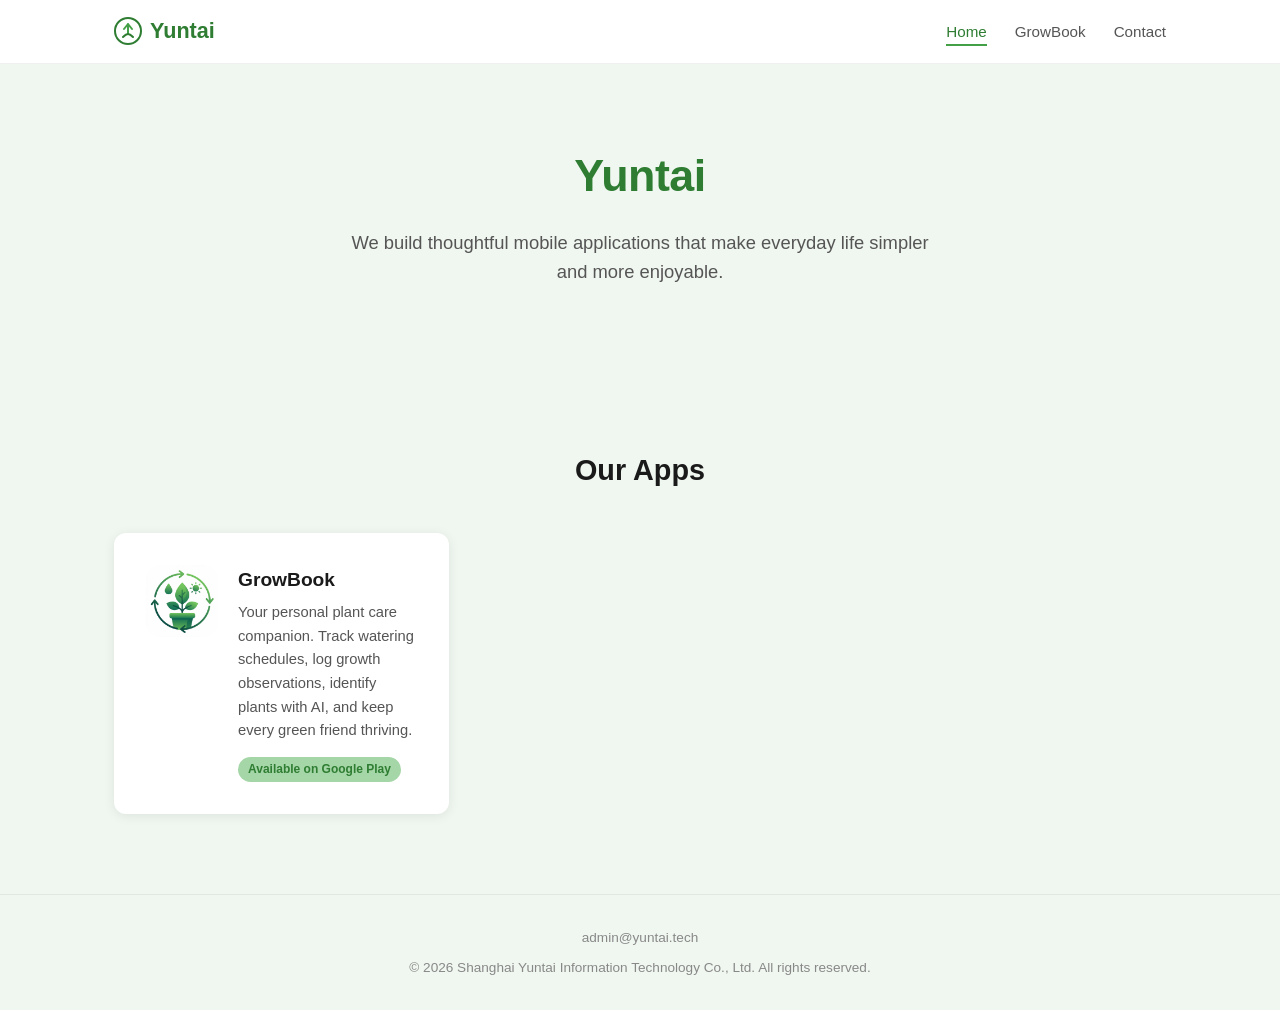
==== index.html @ a6f58e78 "first commit" ====
<!DOCTYPE html>
<html lang="en">
<head>
  <meta charset="UTF-8">
  <meta name="viewport" content="width=device-width, initial-scale=1.0">
  <title>Yuntai — Mobile Apps for Everyday Life</title>
  <meta name="description" content="Yuntai builds thoughtful mobile applications. Explore our apps designed to make everyday tasks simpler and more enjoyable.">
  <link rel="stylesheet" href="css/style.css">
  <link rel="icon" href="assets/images/growbook_icon.png" type="image/png">
</head>
<body>

<nav class="nav">
  <div class="container">
    <a href="index.html" class="nav-brand">
      <svg viewBox="0 0 28 28" fill="none"><circle cx="14" cy="14" r="13" stroke="#2E7D32" stroke-width="2"/><path d="M14 7v10M10 12l4-5 4 5" stroke="#43A047" stroke-width="2" stroke-linecap="round" stroke-linejoin="round"/><path d="M9 20c2-2 4-3 5-3s3 1 5 3" stroke="#2E7D32" stroke-width="2" stroke-linecap="round"/></svg>
      Yuntai
    </a>
    <button class="nav-toggle" aria-label="Menu">
      <span></span><span></span><span></span>
    </button>
    <ul class="nav-links">
      <li><a href="index.html" class="active">Home</a></li>
      <li><a href="growbook/index.html">GrowBook</a></li>
      <li><a href="mailto:admin@yuntai.tech">Contact</a></li>
    </ul>
  </div>
</nav>

<section class="hero">
  <div class="container">
    <h1>Yuntai</h1>
    <p>We build thoughtful mobile applications that make everyday life simpler and more enjoyable.</p>
  </div>
</section>

<section class="apps-section">
  <div class="container">
    <h2>Our Apps</h2>
    <div class="apps-grid">

      <a href="growbook/index.html" class="app-card fade-in">
        <img src="assets/images/growbook_icon.png" alt="GrowBook">
        <div>
          <h3>GrowBook</h3>
          <p>Your personal plant care companion. Track watering schedules, log growth observations, identify plants with AI, and keep every green friend thriving.</p>
          <span class="badge">Available on Google Play</span>
        </div>
      </a>

    </div>
  </div>
</section>

<footer class="footer">
  <div class="container">
    <div class="footer-links">
      <a href="mailto:admin@yuntai.tech">admin@yuntai.tech</a>
    </div>
    <p>&copy; 2026 Shanghai Yuntai Information Technology Co., Ltd. All rights reserved.</p>
  </div>
</footer>

<script src="js/main.js"></script>
</body>
</html>
---- css/style.css ----
:root {
  --primary: #43A047;
  --primary-dark: #2E7D32;
  --primary-light: #A5D6A7;
  --bg: #F0F7F0;
  --bg-white: #FFFFFF;
  --text: #1a1a1a;
  --text-light: #555;
  --text-muted: #888;
  --shadow: 0 2px 12px rgba(0,0,0,0.08);
  --shadow-hover: 0 6px 24px rgba(0,0,0,0.12);
  --radius: 12px;
  --max-width: 1100px;
  --nav-height: 64px;
}

* { margin: 0; padding: 0; box-sizing: border-box; }

html { scroll-behavior: smooth; }

body {
  font-family: -apple-system, BlinkMacSystemFont, "Segoe UI", Roboto, "Helvetica Neue", Arial, sans-serif;
  color: var(--text);
  background: var(--bg);
  line-height: 1.6;
  -webkit-font-smoothing: antialiased;
}

a { color: var(--primary-dark); text-decoration: none; transition: color 0.2s; }
a:hover { color: var(--primary); }

img { max-width: 100%; height: auto; }

.container { max-width: var(--max-width); margin: 0 auto; padding: 0 24px; }

/* ── Nav ── */
.nav {
  position: fixed; top: 0; left: 0; right: 0; z-index: 100;
  height: var(--nav-height);
  background: rgba(255,255,255,0.92);
  backdrop-filter: blur(12px);
  border-bottom: 1px solid rgba(0,0,0,0.06);
  transition: box-shadow 0.3s;
}
.nav.scrolled { box-shadow: 0 2px 16px rgba(0,0,0,0.08); }
.nav .container {
  display: flex; align-items: center; justify-content: space-between;
  height: 100%;
}
.nav-brand {
  font-size: 1.35rem; font-weight: 700; color: var(--primary-dark);
  display: flex; align-items: center; gap: 8px;
}
.nav-brand svg { width: 28px; height: 28px; }
.nav-links { display: flex; gap: 28px; list-style: none; }
.nav-links a {
  font-size: 0.95rem; font-weight: 500; color: var(--text-light);
  padding: 6px 0; position: relative;
}
.nav-links a:hover,
.nav-links a.active { color: var(--primary-dark); }
.nav-links a::after {
  content: ""; position: absolute; bottom: 0; left: 0; width: 0; height: 2px;
  background: var(--primary); transition: width 0.2s;
}
.nav-links a:hover::after,
.nav-links a.active::after { width: 100%; }

.nav-toggle { display: none; background: none; border: none; cursor: pointer; padding: 8px; }
.nav-toggle span {
  display: block; width: 22px; height: 2px; background: var(--text);
  margin: 5px 0; transition: 0.3s;
}

/* ── Hero ── */
.hero {
  padding: 140px 0 80px;
  text-align: center;
}
.hero h1 {
  font-size: 2.8rem; font-weight: 800; color: var(--primary-dark);
  margin-bottom: 16px; letter-spacing: -0.5px;
}
.hero p {
  font-size: 1.15rem; color: var(--text-light);
  max-width: 600px; margin: 0 auto 40px;
}

/* ── App Cards (main page) ── */
.apps-section { padding: 40px 0 80px; }
.apps-section h2 {
  text-align: center; font-size: 1.8rem; font-weight: 700;
  margin-bottom: 40px; color: var(--text);
}
.apps-grid {
  display: grid; grid-template-columns: repeat(auto-fill, minmax(320px, 1fr));
  gap: 24px;
}
.app-card {
  background: var(--bg-white); border-radius: var(--radius);
  padding: 32px; box-shadow: var(--shadow);
  display: flex; align-items: flex-start; gap: 20px;
  transition: transform 0.2s, box-shadow 0.2s;
  text-decoration: none; color: inherit;
}
.app-card:hover {
  transform: translateY(-4px); box-shadow: var(--shadow-hover); color: inherit;
}
.app-card img {
  width: 72px; height: 72px; border-radius: 16px;
  flex-shrink: 0;
}
.app-card h3 { font-size: 1.2rem; margin-bottom: 6px; }
.app-card p { font-size: 0.92rem; color: var(--text-light); margin-bottom: 12px; }
.app-card .badge {
  display: inline-block; font-size: 0.75rem; font-weight: 600;
  padding: 3px 10px; border-radius: 20px;
  background: var(--primary-light); color: var(--primary-dark);
}

/* ── App Detail Hero ── */
.app-hero {
  padding: 140px 0 60px;
  text-align: center;
}
.app-hero img {
  width: 120px; height: 120px; border-radius: 28px;
  box-shadow: 0 4px 20px rgba(67,160,71,0.25);
  margin-bottom: 24px;
}
.app-hero h1 {
  font-size: 2.4rem; font-weight: 800; color: var(--primary-dark);
  margin-bottom: 12px;
}
.app-hero .tagline {
  font-size: 1.15rem; color: var(--text-light);
  max-width: 500px; margin: 0 auto 32px;
}
.btn {
  display: inline-flex; align-items: center; gap: 8px;
  padding: 14px 32px; border-radius: 50px;
  font-size: 1rem; font-weight: 600;
  transition: transform 0.2s, box-shadow 0.2s;
  border: none; cursor: pointer;
}
.btn-primary {
  background: var(--primary); color: #fff;
  box-shadow: 0 4px 16px rgba(67,160,71,0.3);
}
.btn-primary:hover {
  transform: translateY(-2px); color: #fff;
  box-shadow: 0 6px 24px rgba(67,160,71,0.4);
}
.btn svg { width: 20px; height: 20px; }

/* ── Features ── */
.features { padding: 60px 0; }
.features h2 {
  text-align: center; font-size: 1.8rem; font-weight: 700;
  margin-bottom: 12px;
}
.features .subtitle {
  text-align: center; color: var(--text-light);
  margin-bottom: 48px; font-size: 1rem;
}
.features-grid {
  display: grid; grid-template-columns: repeat(3, 1fr);
  gap: 24px;
}
.feature-card {
  background: var(--bg-white); border-radius: var(--radius);
  padding: 28px; box-shadow: var(--shadow);
  text-align: center; transition: transform 0.2s;
}
.feature-card:hover { transform: translateY(-3px); }
.feature-icon {
  width: 56px; height: 56px; border-radius: 14px;
  display: inline-flex; align-items: center; justify-content: center;
  margin-bottom: 16px; font-size: 1.6rem;
}
.feature-card h3 { font-size: 1.05rem; margin-bottom: 8px; }
.feature-card p { font-size: 0.88rem; color: var(--text-light); }

/* ── Premium ── */
.premium {
  padding: 60px 0;
  background: linear-gradient(135deg, var(--primary-dark) 0%, var(--primary) 100%);
  color: #fff; margin: 40px 0;
  border-radius: var(--radius);
}
.premium h2 { text-align: center; font-size: 1.8rem; margin-bottom: 12px; }
.premium .subtitle { text-align: center; opacity: 0.85; margin-bottom: 48px; }
.premium-grid {
  display: grid; grid-template-columns: repeat(auto-fill, minmax(220px, 1fr));
  gap: 20px;
}
.premium-item {
  background: rgba(255,255,255,0.12); border-radius: 10px;
  padding: 24px; backdrop-filter: blur(4px);
  border: 1px solid rgba(255,255,255,0.15);
}
.premium-item h3 { font-size: 1rem; margin-bottom: 6px; }
.premium-item p { font-size: 0.85rem; opacity: 0.8; }

/* ── Languages ── */
.languages { padding: 60px 0; text-align: center; }
.languages h2 { font-size: 1.8rem; margin-bottom: 32px; }
.lang-tags { display: flex; flex-wrap: wrap; justify-content: center; gap: 10px; }
.lang-tag {
  padding: 8px 18px; border-radius: 20px;
  background: var(--bg-white); box-shadow: var(--shadow);
  font-size: 0.88rem; font-weight: 500; color: var(--text);
}

/* ── CTA ── */
.cta {
  padding: 80px 0; text-align: center;
}
.cta h2 { font-size: 1.8rem; margin-bottom: 16px; }
.cta p { color: var(--text-light); margin-bottom: 32px; }
.cta-links { margin-top: 20px; }
.cta-links a { font-size: 0.9rem; color: var(--text-muted); margin: 0 12px; }
.cta-links a:hover { color: var(--primary); }

/* ── Footer ── */
.footer {
  padding: 32px 0; border-top: 1px solid rgba(0,0,0,0.06);
  text-align: center; font-size: 0.85rem; color: var(--text-muted);
}
.footer a { color: var(--text-muted); }
.footer a:hover { color: var(--primary); }
.footer-links { margin-bottom: 8px; }
.footer-links a { margin: 0 12px; }

/* ── Privacy page ── */
.page-content {
  padding: 120px 0 80px;
  max-width: 780px; margin: 0 auto;
}
.page-content h1 {
  font-size: 2rem; font-weight: 700; margin-bottom: 8px;
  color: var(--primary-dark);
}
.page-content .last-updated {
  color: var(--text-muted); font-size: 0.9rem; margin-bottom: 40px;
}
.page-content h2 {
  font-size: 1.3rem; font-weight: 600; margin: 32px 0 12px;
  color: var(--text);
}
.page-content p,
.page-content ul {
  color: var(--text-light); margin-bottom: 16px;
}
.page-content ul { padding-left: 24px; }
.page-content li { margin-bottom: 6px; }

/* ── Animations ── */
.fade-in {
  opacity: 0; transform: translateY(20px);
  transition: opacity 0.6s ease, transform 0.6s ease;
}
.fade-in.visible { opacity: 1; transform: translateY(0); }

/* ── Responsive ── */
@media (max-width: 768px) {
  .hero h1 { font-size: 2rem; }
  .app-hero h1 { font-size: 1.8rem; }
  .features-grid { grid-template-columns: 1fr; }
  .premium-grid { grid-template-columns: 1fr 1fr; }

  .nav-links {
    display: none; position: absolute; top: var(--nav-height);
    left: 0; right: 0; background: #fff;
    flex-direction: column; padding: 16px 24px; gap: 8px;
    box-shadow: 0 8px 24px rgba(0,0,0,0.08);
  }
  .nav-links.open { display: flex; }
  .nav-toggle { display: block; }
}

@media (max-width: 480px) {
  .hero h1 { font-size: 1.6rem; }
  .hero { padding: 120px 0 60px; }
  .apps-grid { grid-template-columns: 1fr; }
  .premium-grid { grid-template-columns: 1fr; }
  .app-card { padding: 24px; }
}
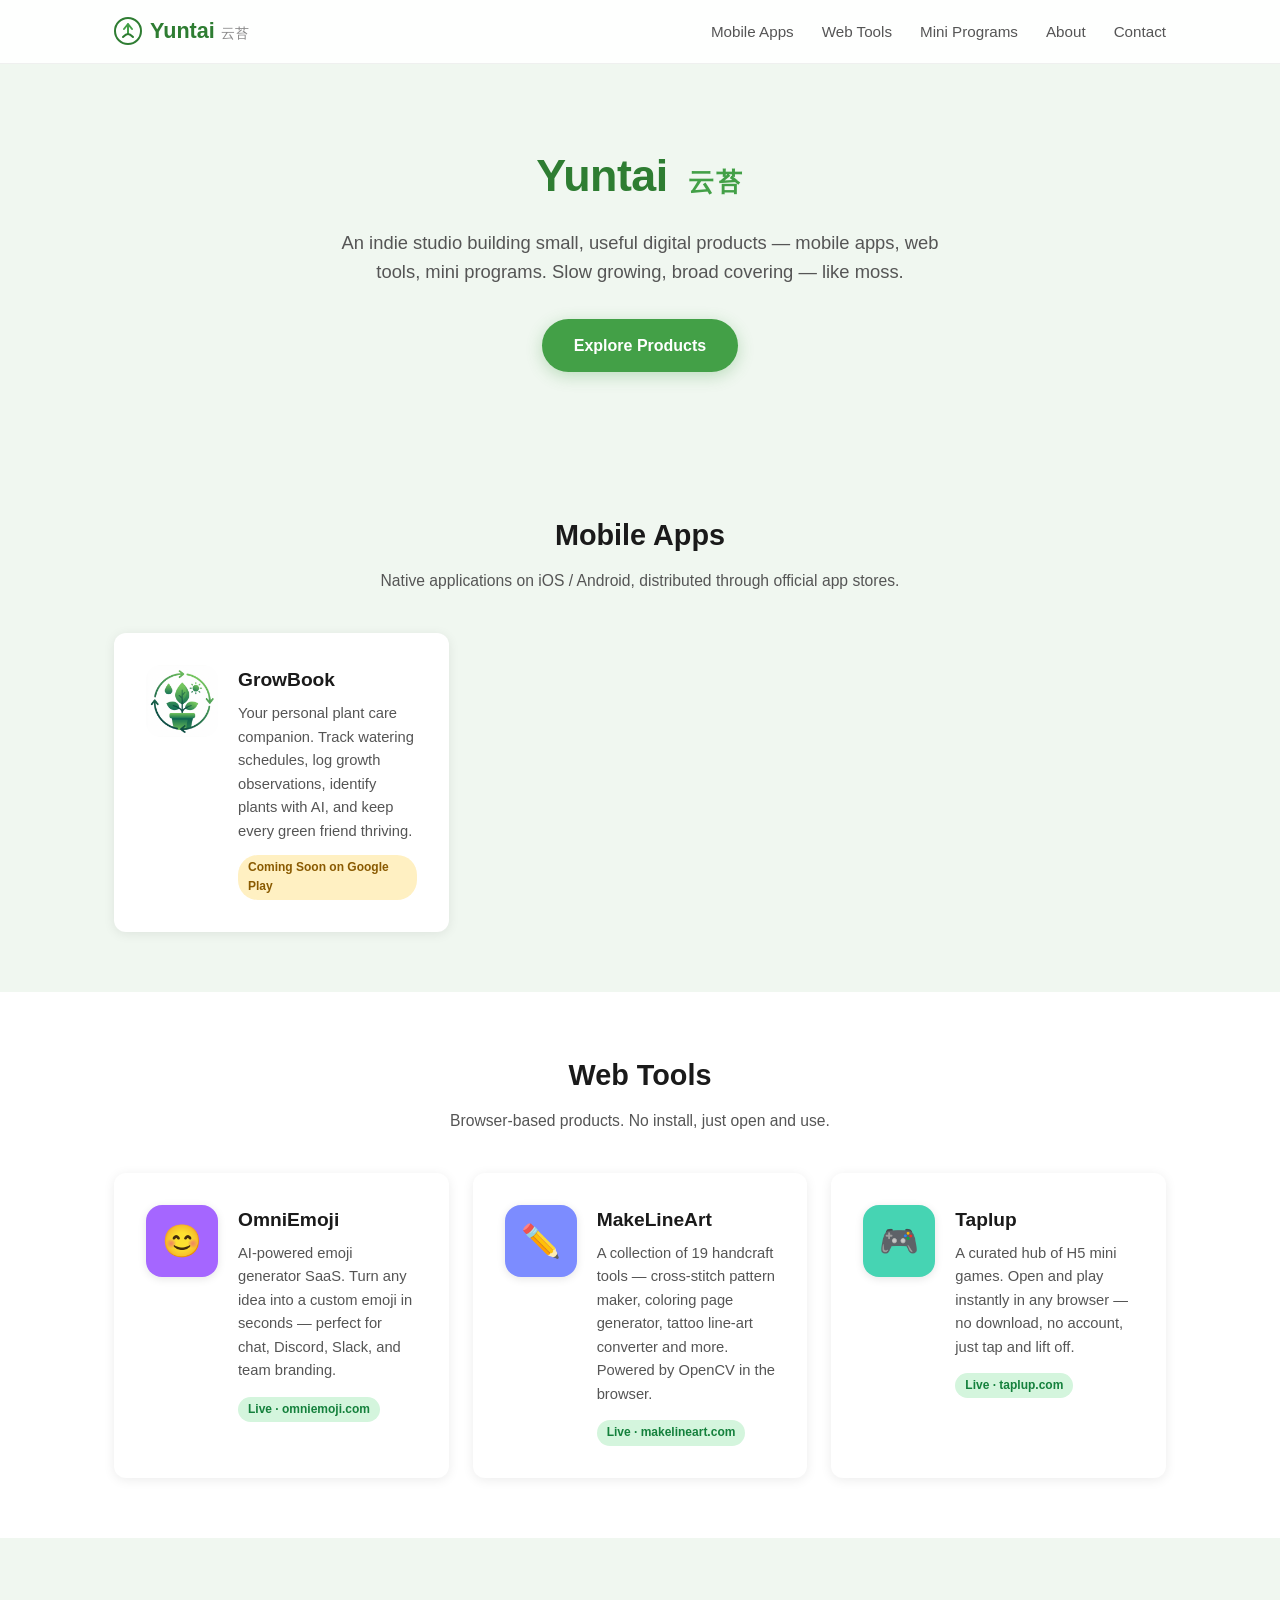
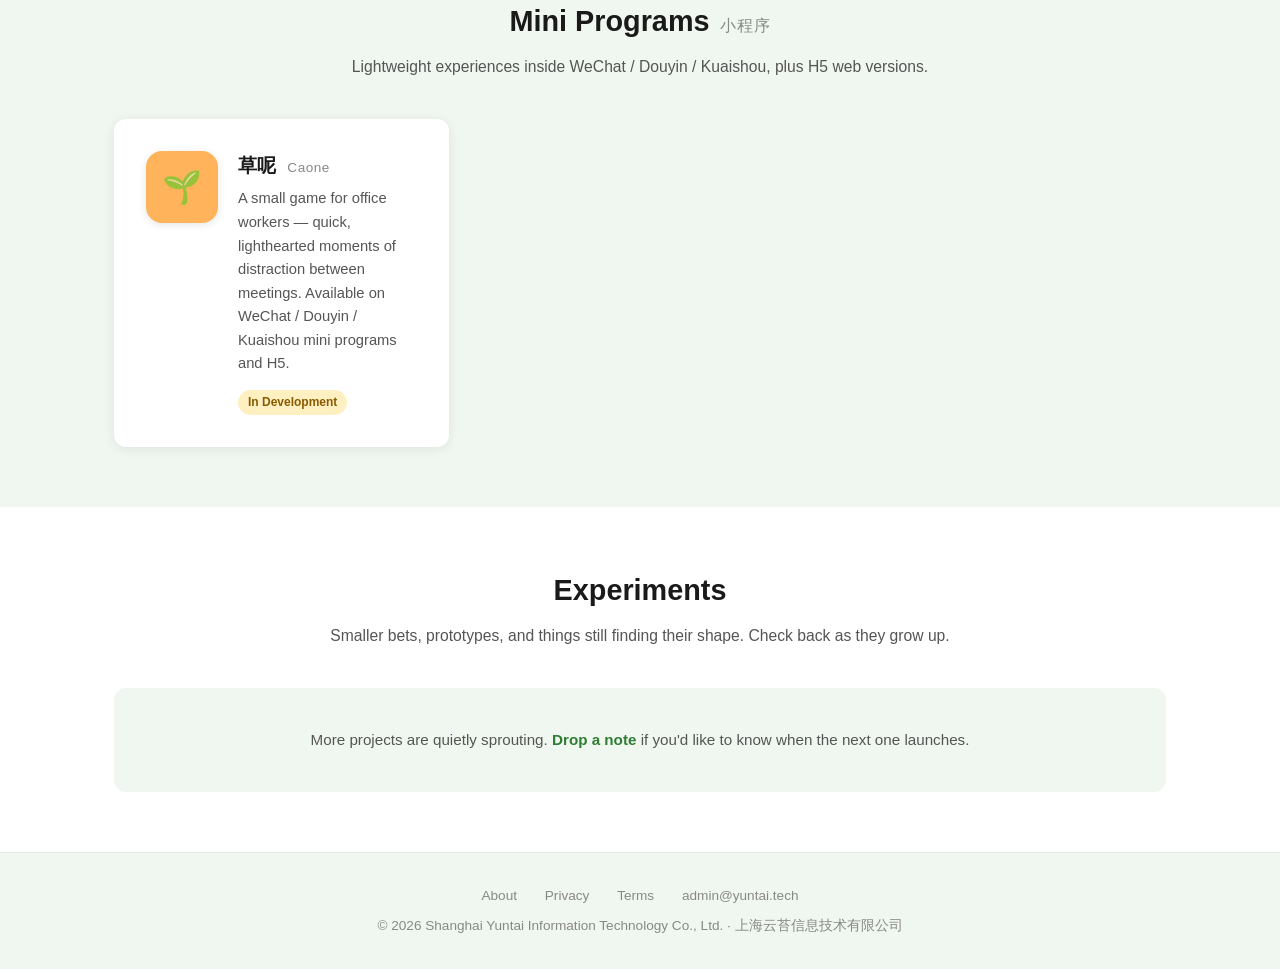
==== commit b9f1f2cc: "update" ====
--- a/index.html
+++ b/index.html
@@ -3,8 +3,27 @@
 <head>
   <meta charset="UTF-8">
   <meta name="viewport" content="width=device-width, initial-scale=1.0">
-  <title>Yuntai — Mobile Apps for Everyday Life</title>
-  <meta name="description" content="Yuntai builds thoughtful mobile applications. Explore our apps designed to make everyday tasks simpler and more enjoyable.">
+  <title>Yuntai 云苔 — Tiny digital products for everyday life</title>
+  <meta name="description" content="Yuntai (云苔) is an indie studio building mobile apps, web tools, and mini programs that quietly make everyday life simpler. Shanghai Yuntai Information Technology Co., Ltd.">
+
+  <!-- Open Graph -->
+  <meta property="og:type" content="website">
+  <meta property="og:url" content="https://yuntai.tech/">
+  <meta property="og:title" content="Yuntai 云苔 — Tiny digital products for everyday life">
+  <meta property="og:description" content="Indie studio building mobile apps, web tools, and mini programs. Slow growing, broad covering — like moss.">
+  <meta property="og:image" content="https://yuntai.tech/assets/images/og-image.png">
+  <meta property="og:site_name" content="Yuntai">
+
+  <!-- Twitter Card -->
+  <meta name="twitter:card" content="summary_large_image">
+  <meta name="twitter:title" content="Yuntai 云苔 — Tiny digital products for everyday life">
+  <meta name="twitter:description" content="Indie studio building mobile apps, web tools, and mini programs.">
+  <meta name="twitter:image" content="https://yuntai.tech/assets/images/og-image.png">
+
+  <!-- Pinterest Domain Claim (paste verification token here after Pinterest gives it) -->
+  <!-- <meta name="p:domain_verify" content="YOUR_PINTEREST_TOKEN_HERE"/> -->
+
+  <link rel="canonical" href="https://yuntai.tech/">
   <link rel="stylesheet" href="css/style.css">
   <link rel="icon" href="assets/images/growbook_icon.png" type="image/png">
 </head>
@@ -14,14 +33,16 @@
   <div class="container">
     <a href="index.html" class="nav-brand">
       <svg viewBox="0 0 28 28" fill="none"><circle cx="14" cy="14" r="13" stroke="#2E7D32" stroke-width="2"/><path d="M14 7v10M10 12l4-5 4 5" stroke="#43A047" stroke-width="2" stroke-linecap="round" stroke-linejoin="round"/><path d="M9 20c2-2 4-3 5-3s3 1 5 3" stroke="#2E7D32" stroke-width="2" stroke-linecap="round"/></svg>
-      Yuntai
+      <span class="brand-text">Yuntai<span class="brand-zh">云苔</span></span>
     </a>
     <button class="nav-toggle" aria-label="Menu">
       <span></span><span></span><span></span>
     </button>
     <ul class="nav-links">
-      <li><a href="index.html" class="active">Home</a></li>
-      <li><a href="growbook/index.html">GrowBook</a></li>
+      <li><a href="#mobile-apps">Mobile Apps</a></li>
+      <li><a href="#web-tools">Web Tools</a></li>
+      <li><a href="#mini-programs">Mini Programs</a></li>
+      <li><a href="about.html">About</a></li>
       <li><a href="mailto:admin@yuntai.tech">Contact</a></li>
     </ul>
   </div>
@@ -29,14 +50,21 @@
 
 <section class="hero">
   <div class="container">
-    <h1>Yuntai</h1>
-    <p>We build thoughtful mobile applications that make everyday life simpler and more enjoyable.</p>
+    <h1>Yuntai <span class="hero-zh">云苔</span></h1>
+    <p class="hero-tagline">An indie studio building small, useful digital products — mobile apps, web tools, mini programs. Slow growing, broad covering — like moss.</p>
+    <div class="hero-meta">
+      <a href="#mobile-apps" class="btn btn-primary">Explore Products</a>
+    </div>
   </div>
 </section>
 
-<section class="apps-section">
+<!-- ────────── Mobile Apps ────────── -->
+<section id="mobile-apps" class="category-section">
   <div class="container">
-    <h2>Our Apps</h2>
+    <div class="section-head">
+      <h2>Mobile Apps</h2>
+      <p class="section-desc">Native applications on iOS / Android, distributed through official app stores.</p>
+    </div>
     <div class="apps-grid">
 
       <a href="growbook/index.html" class="app-card fade-in">
@@ -44,7 +72,7 @@
         <div>
           <h3>GrowBook</h3>
           <p>Your personal plant care companion. Track watering schedules, log growth observations, identify plants with AI, and keep every green friend thriving.</p>
-          <span class="badge">Available on Google Play</span>
+          <span class="badge badge-soon">Coming Soon on Google Play</span>
         </div>
       </a>
 
@@ -52,12 +80,90 @@
   </div>
 </section>
 
+<!-- ────────── Web Tools ────────── -->
+<section id="web-tools" class="category-section alt">
+  <div class="container">
+    <div class="section-head">
+      <h2>Web Tools</h2>
+      <p class="section-desc">Browser-based products. No install, just open and use.</p>
+    </div>
+    <div class="apps-grid">
+
+      <a href="https://omniemoji.com" target="_blank" rel="noopener" class="app-card fade-in">
+        <div class="app-icon-text" style="--icon-bg:#a566ff;">😊</div>
+        <div>
+          <h3>OmniEmoji</h3>
+          <p>AI-powered emoji generator SaaS. Turn any idea into a custom emoji in seconds — perfect for chat, Discord, Slack, and team branding.</p>
+          <span class="badge badge-live">Live · omniemoji.com</span>
+        </div>
+      </a>
+
+      <a href="https://makelineart.com" target="_blank" rel="noopener" class="app-card fade-in">
+        <div class="app-icon-text" style="--icon-bg:#7c8cff;">✏️</div>
+        <div>
+          <h3>MakeLineArt</h3>
+          <p>A collection of 19 handcraft tools — cross-stitch pattern maker, coloring page generator, tattoo line-art converter and more. Powered by OpenCV in the browser.</p>
+          <span class="badge badge-live">Live · makelineart.com</span>
+        </div>
+      </a>
+
+      <a href="https://taplup.com" target="_blank" rel="noopener" class="app-card fade-in">
+        <div class="app-icon-text" style="--icon-bg:#46d4b3;">🎮</div>
+        <div>
+          <h3>Taplup</h3>
+          <p>A curated hub of H5 mini games. Open and play instantly in any browser — no download, no account, just tap and lift off.</p>
+          <span class="badge badge-live">Live · taplup.com</span>
+        </div>
+      </a>
+
+    </div>
+  </div>
+</section>
+
+<!-- ────────── Mini Programs ────────── -->
+<section id="mini-programs" class="category-section">
+  <div class="container">
+    <div class="section-head">
+      <h2>Mini Programs <span class="section-zh">小程序</span></h2>
+      <p class="section-desc">Lightweight experiences inside WeChat / Douyin / Kuaishou, plus H5 web versions.</p>
+    </div>
+    <div class="apps-grid">
+
+      <div class="app-card fade-in app-card-static">
+        <div class="app-icon-text" style="--icon-bg:#ffb45b;">🌱</div>
+        <div>
+          <h3>草呢 <span class="title-en">Caone</span></h3>
+          <p>A small game for office workers — quick, lighthearted moments of distraction between meetings. Available on WeChat / Douyin / Kuaishou mini programs and H5.</p>
+          <span class="badge badge-soon">In Development</span>
+        </div>
+      </div>
+
+    </div>
+  </div>
+</section>
+
+<!-- ────────── Experiments ────────── -->
+<section id="experiments" class="category-section alt">
+  <div class="container">
+    <div class="section-head">
+      <h2>Experiments</h2>
+      <p class="section-desc">Smaller bets, prototypes, and things still finding their shape. Check back as they grow up.</p>
+    </div>
+    <div class="empty-state">
+      <p>More projects are quietly sprouting. <a href="mailto:admin@yuntai.tech">Drop a note</a> if you'd like to know when the next one launches.</p>
+    </div>
+  </div>
+</section>
+
 <footer class="footer">
   <div class="container">
     <div class="footer-links">
+      <a href="about.html">About</a>
+      <a href="privacy.html">Privacy</a>
+      <a href="terms.html">Terms</a>
       <a href="mailto:admin@yuntai.tech">admin@yuntai.tech</a>
     </div>
-    <p>&copy; 2026 Shanghai Yuntai Information Technology Co., Ltd. All rights reserved.</p>
+    <p>&copy; 2026 Shanghai Yuntai Information Technology Co., Ltd. · 上海云苔信息技术有限公司</p>
   </div>
 </footer>
 
--- a/css/style.css
+++ b/css/style.css
@@ -52,6 +52,11 @@
   display: flex; align-items: center; gap: 8px;
 }
 .nav-brand svg { width: 28px; height: 28px; }
+.brand-text { display: inline-flex; align-items: baseline; gap: 6px; }
+.brand-zh {
+  font-size: 0.85rem; font-weight: 500; color: var(--text-muted);
+  letter-spacing: 0.5px;
+}
 .nav-links { display: flex; gap: 28px; list-style: none; }
 .nav-links a {
   font-size: 0.95rem; font-weight: 500; color: var(--text-light);
@@ -81,10 +86,40 @@
   font-size: 2.8rem; font-weight: 800; color: var(--primary-dark);
   margin-bottom: 16px; letter-spacing: -0.5px;
 }
-.hero p {
+.hero p,
+.hero .hero-tagline {
   font-size: 1.15rem; color: var(--text-light);
-  max-width: 600px; margin: 0 auto 40px;
-}
+  max-width: 640px; margin: 0 auto 32px;
+}
+.hero-zh {
+  font-size: 1.6rem; font-weight: 600; color: var(--primary);
+  margin-left: 8px; letter-spacing: 2px;
+}
+.hero-meta { margin-top: 8px; }
+
+/* ── Category Sections ── */
+.category-section { padding: 60px 0; }
+.category-section.alt { background: var(--bg-white); }
+.section-head {
+  text-align: center; max-width: 640px; margin: 0 auto 40px;
+}
+.section-head h2 {
+  font-size: 1.8rem; font-weight: 700; margin-bottom: 10px; color: var(--text);
+  display: inline-flex; align-items: baseline; gap: 10px; justify-content: center;
+}
+.section-zh {
+  font-size: 1rem; font-weight: 500; color: var(--text-muted);
+  letter-spacing: 1px;
+}
+.section-desc {
+  font-size: 0.98rem; color: var(--text-light); margin: 0;
+}
+.empty-state {
+  text-align: center; padding: 40px 24px;
+  background: var(--bg); border-radius: var(--radius);
+  color: var(--text-light); font-size: 0.95rem;
+}
+.empty-state a { font-weight: 600; }
 
 /* ── App Cards (main page) ── */
 .apps-section { padding: 40px 0 80px; }
@@ -110,13 +145,29 @@
   width: 72px; height: 72px; border-radius: 16px;
   flex-shrink: 0;
 }
+.app-card.app-card-static { cursor: default; }
+.app-card.app-card-static:hover { transform: none; box-shadow: var(--shadow); }
+.app-icon-text {
+  width: 72px; height: 72px; border-radius: 16px;
+  background: var(--icon-bg, var(--primary));
+  flex-shrink: 0;
+  display: flex; align-items: center; justify-content: center;
+  font-size: 2rem; line-height: 1;
+  box-shadow: 0 2px 8px rgba(0,0,0,0.1);
+}
 .app-card h3 { font-size: 1.2rem; margin-bottom: 6px; }
+.app-card h3 .title-en {
+  font-size: 0.85rem; font-weight: 500; color: var(--text-muted);
+  margin-left: 6px; letter-spacing: 0.5px;
+}
 .app-card p { font-size: 0.92rem; color: var(--text-light); margin-bottom: 12px; }
 .app-card .badge {
   display: inline-block; font-size: 0.75rem; font-weight: 600;
   padding: 3px 10px; border-radius: 20px;
   background: var(--primary-light); color: var(--primary-dark);
 }
+.badge.badge-live { background: #d4f5dd; color: #14803c; }
+.badge.badge-soon { background: #fff0c2; color: #8a5a00; }
 
 /* ── App Detail Hero ── */
 .app-hero {
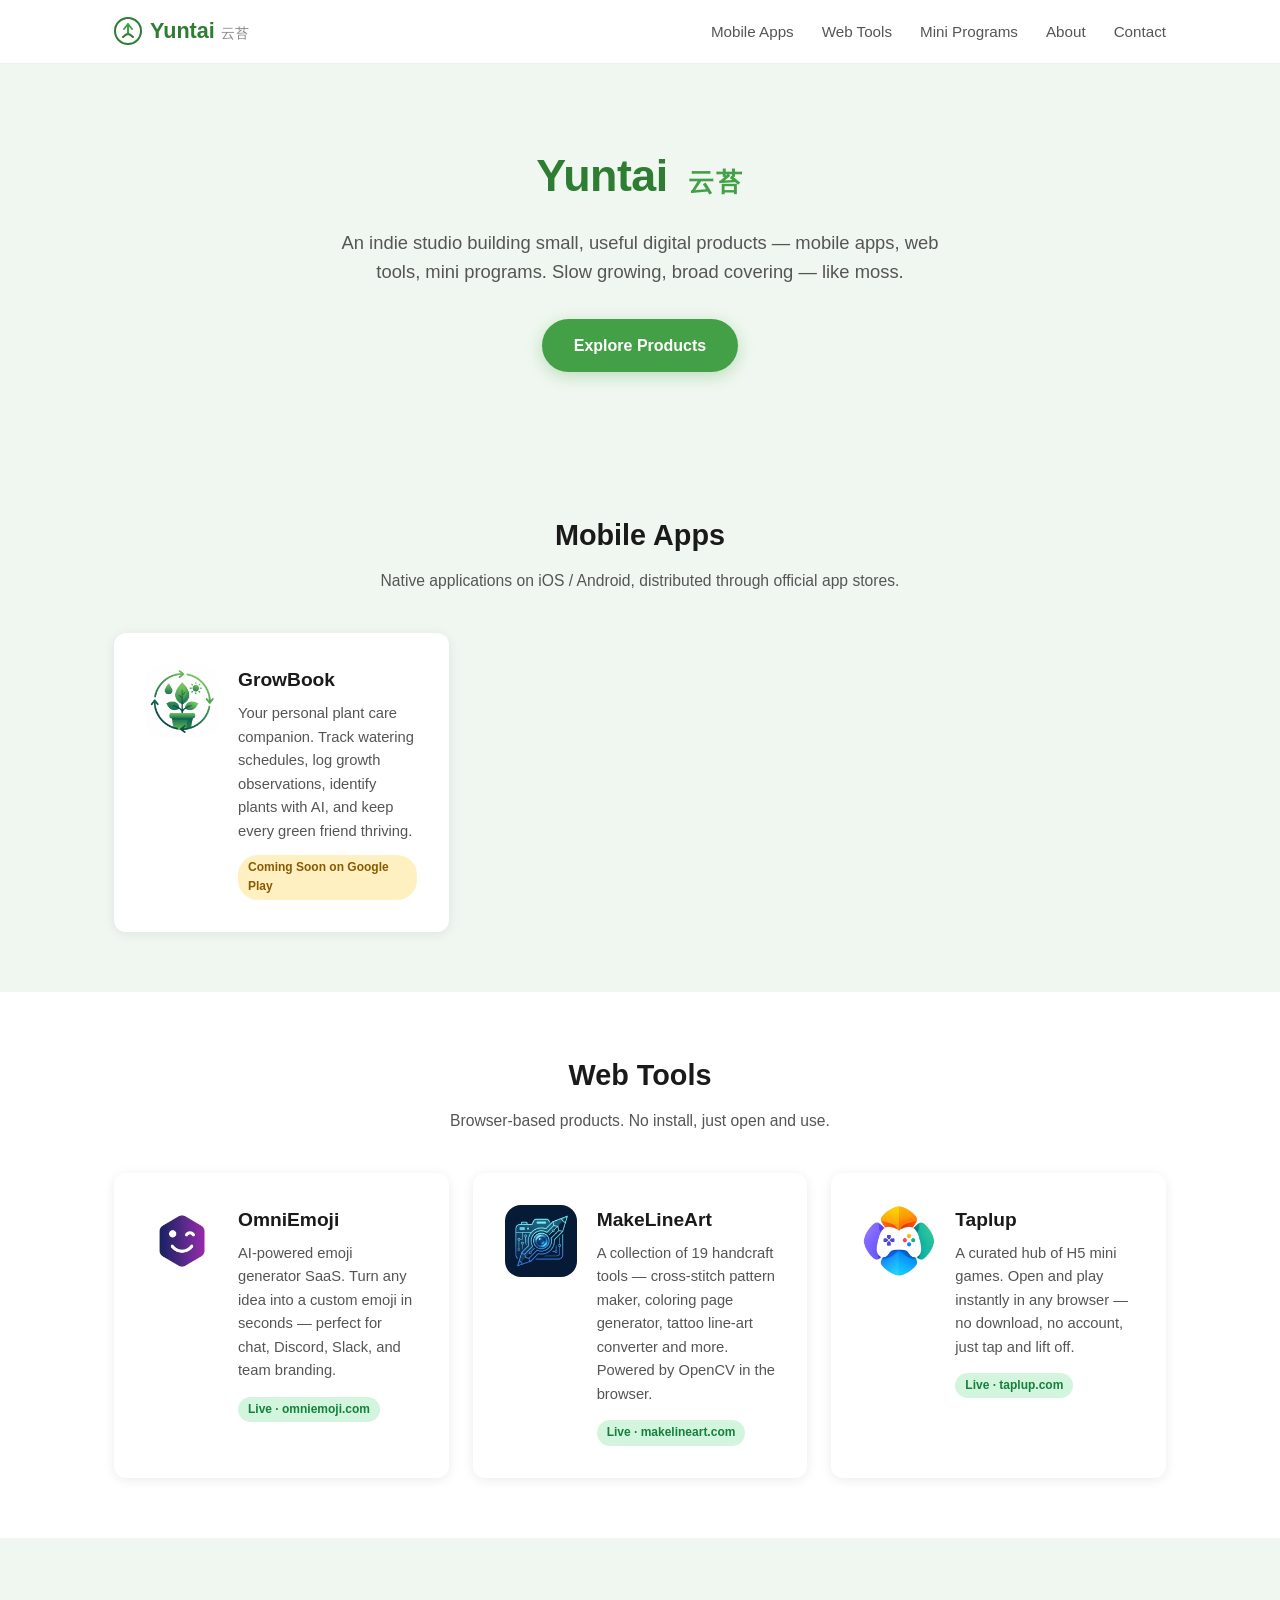
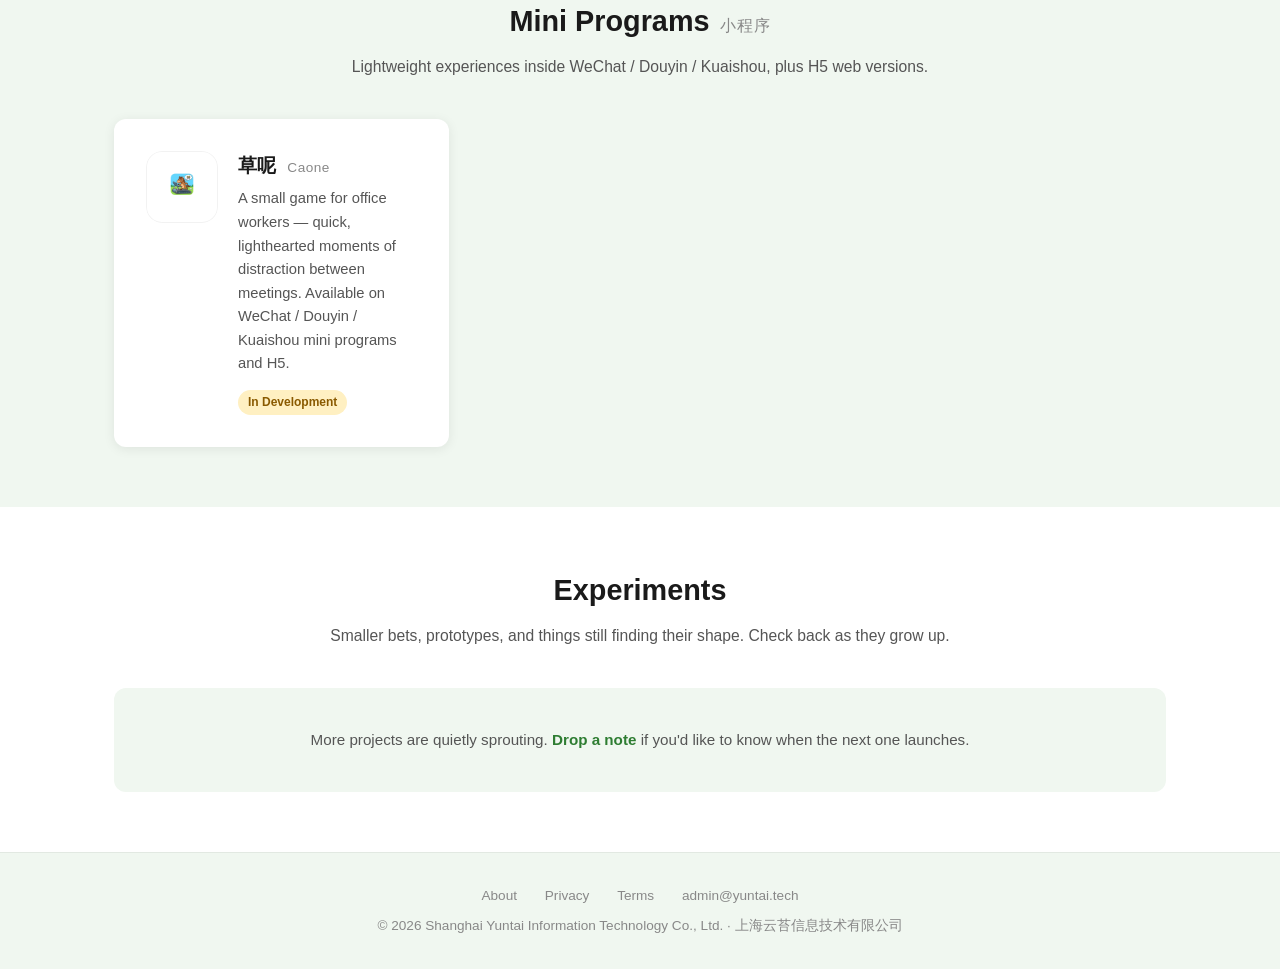
==== commit 92fc4550: "udpate" ====
--- a/index.html
+++ b/index.html
@@ -20,8 +20,8 @@
   <meta name="twitter:description" content="Indie studio building mobile apps, web tools, and mini programs.">
   <meta name="twitter:image" content="https://yuntai.tech/assets/images/og-image.png">
 
-  <!-- Pinterest Domain Claim (paste verification token here after Pinterest gives it) -->
-  <!-- <meta name="p:domain_verify" content="YOUR_PINTEREST_TOKEN_HERE"/> -->
+  <!-- Pinterest Domain Claim -->
+  <meta name="p:domain_verify" content="89fad78abab264483515e409994a633a"/>
 
   <link rel="canonical" href="https://yuntai.tech/">
   <link rel="stylesheet" href="css/style.css">
@@ -90,7 +90,7 @@
     <div class="apps-grid">
 
       <a href="https://omniemoji.com" target="_blank" rel="noopener" class="app-card fade-in">
-        <div class="app-icon-text" style="--icon-bg:#a566ff;">😊</div>
+        <img src="assets/images/omniemoji_icon.png" alt="OmniEmoji">
         <div>
           <h3>OmniEmoji</h3>
           <p>AI-powered emoji generator SaaS. Turn any idea into a custom emoji in seconds — perfect for chat, Discord, Slack, and team branding.</p>
@@ -99,7 +99,7 @@
       </a>
 
       <a href="https://makelineart.com" target="_blank" rel="noopener" class="app-card fade-in">
-        <div class="app-icon-text" style="--icon-bg:#7c8cff;">✏️</div>
+        <img src="assets/images/makelineart_icon.png" alt="MakeLineArt">
         <div>
           <h3>MakeLineArt</h3>
           <p>A collection of 19 handcraft tools — cross-stitch pattern maker, coloring page generator, tattoo line-art converter and more. Powered by OpenCV in the browser.</p>
@@ -108,7 +108,7 @@
       </a>
 
       <a href="https://taplup.com" target="_blank" rel="noopener" class="app-card fade-in">
-        <div class="app-icon-text" style="--icon-bg:#46d4b3;">🎮</div>
+        <img src="assets/images/taplup_icon.png" alt="Taplup">
         <div>
           <h3>Taplup</h3>
           <p>A curated hub of H5 mini games. Open and play instantly in any browser — no download, no account, just tap and lift off.</p>
@@ -130,7 +130,7 @@
     <div class="apps-grid">
 
       <div class="app-card fade-in app-card-static">
-        <div class="app-icon-text" style="--icon-bg:#ffb45b;">🌱</div>
+        <img src="assets/images/caone_logo.png" alt="草呢" class="app-icon-contain">
         <div>
           <h3>草呢 <span class="title-en">Caone</span></h3>
           <p>A small game for office workers — quick, lighthearted moments of distraction between meetings. Available on WeChat / Douyin / Kuaishou mini programs and H5.</p>
--- a/css/style.css
+++ b/css/style.css
@@ -145,6 +145,12 @@
   width: 72px; height: 72px; border-radius: 16px;
   flex-shrink: 0;
 }
+.app-card img.app-icon-contain {
+  object-fit: contain;
+  background: #fff;
+  padding: 6px;
+  box-shadow: inset 0 0 0 1px rgba(0,0,0,0.05);
+}
 .app-card.app-card-static { cursor: default; }
 .app-card.app-card-static:hover { transform: none; box-shadow: var(--shadow); }
 .app-icon-text {
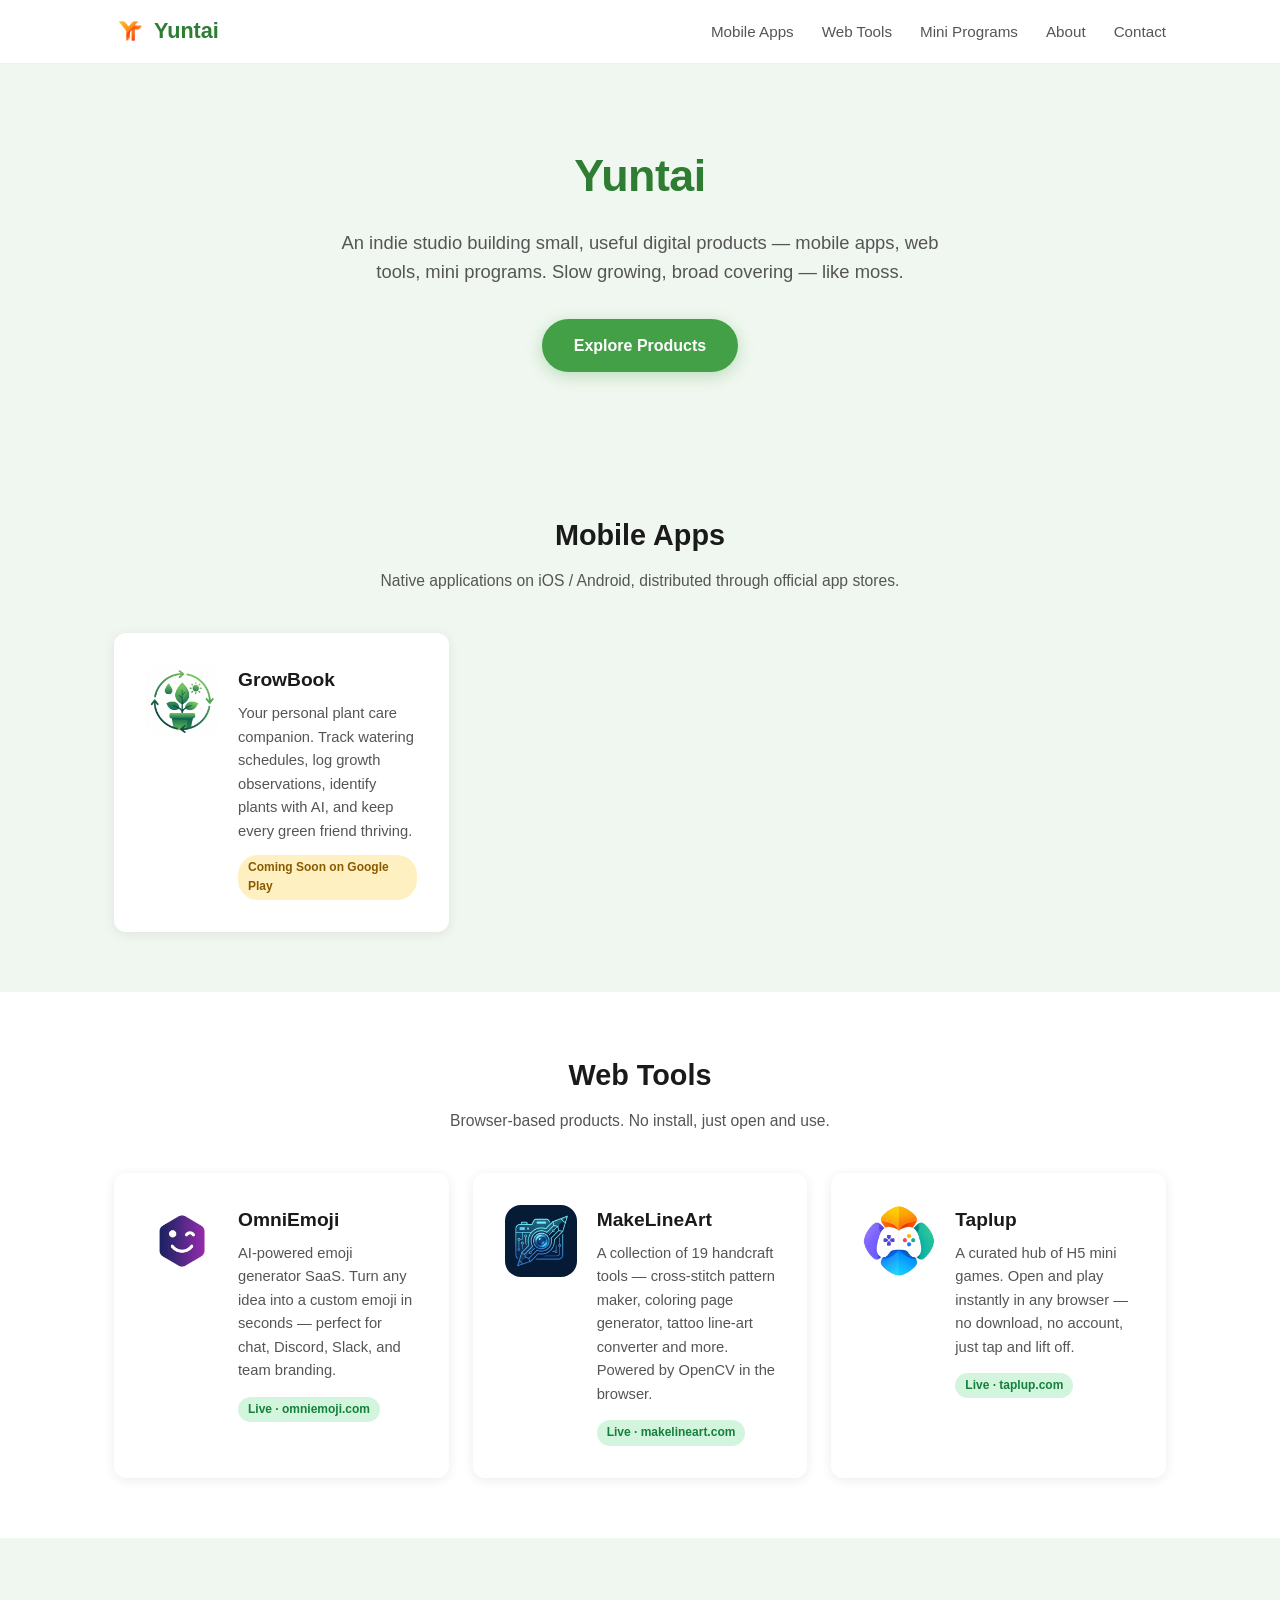
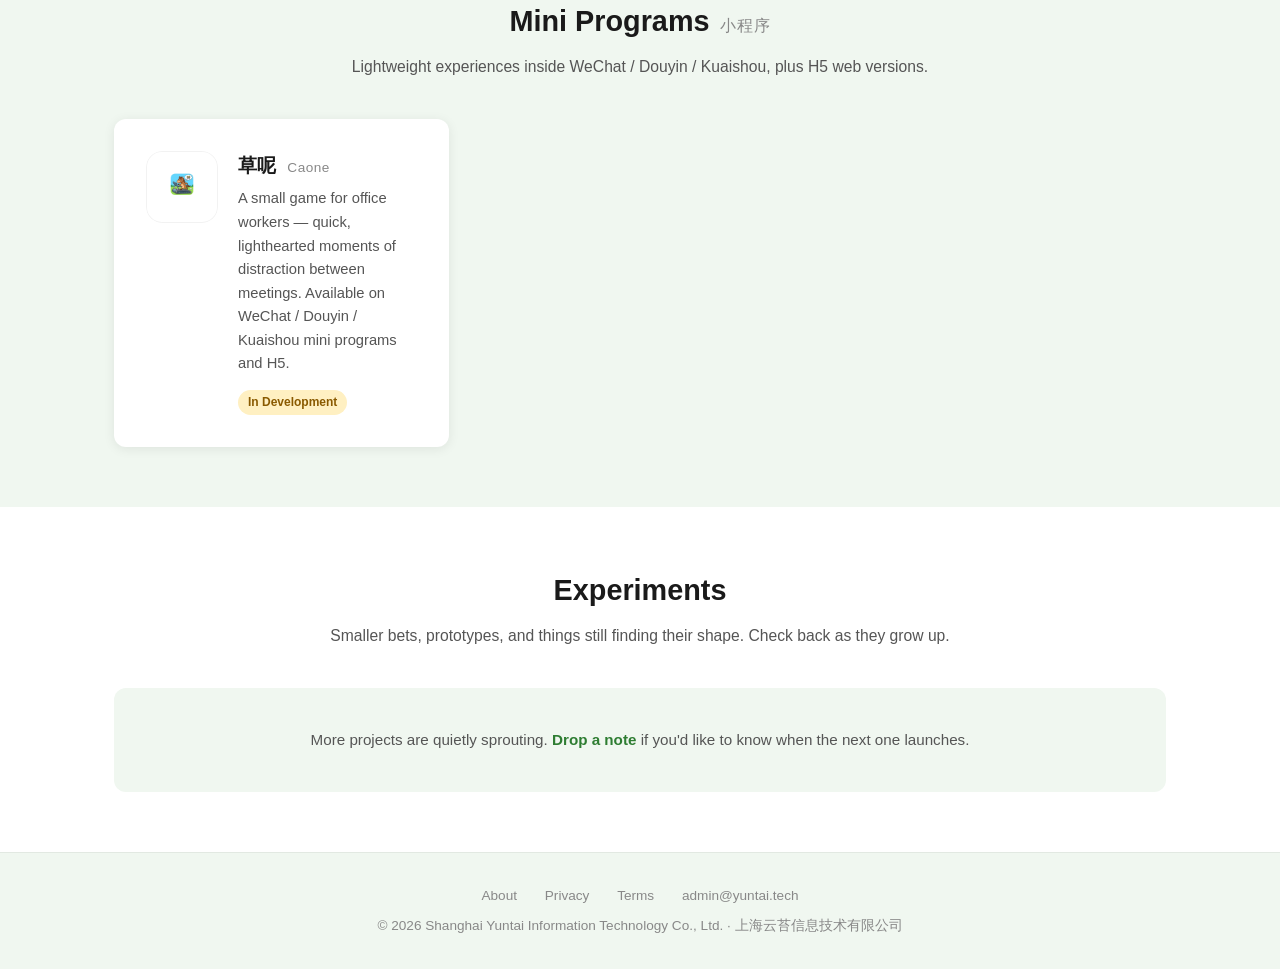
==== commit 948a1261: "udpate" ====
--- a/index.html
+++ b/index.html
@@ -3,20 +3,20 @@
 <head>
   <meta charset="UTF-8">
   <meta name="viewport" content="width=device-width, initial-scale=1.0">
-  <title>Yuntai 云苔 — Tiny digital products for everyday life</title>
-  <meta name="description" content="Yuntai (云苔) is an indie studio building mobile apps, web tools, and mini programs that quietly make everyday life simpler. Shanghai Yuntai Information Technology Co., Ltd.">
+  <title>Yuntai — Tiny digital products for everyday life</title>
+  <meta name="description" content="Yuntai is an indie studio building mobile apps, web tools, and mini programs that quietly make everyday life simpler. Shanghai Yuntai Information Technology Co., Ltd.">
 
   <!-- Open Graph -->
   <meta property="og:type" content="website">
   <meta property="og:url" content="https://yuntai.tech/">
-  <meta property="og:title" content="Yuntai 云苔 — Tiny digital products for everyday life">
+  <meta property="og:title" content="Yuntai — Tiny digital products for everyday life">
   <meta property="og:description" content="Indie studio building mobile apps, web tools, and mini programs. Slow growing, broad covering — like moss.">
   <meta property="og:image" content="https://yuntai.tech/assets/images/og-image.png">
   <meta property="og:site_name" content="Yuntai">
 
   <!-- Twitter Card -->
   <meta name="twitter:card" content="summary_large_image">
-  <meta name="twitter:title" content="Yuntai 云苔 — Tiny digital products for everyday life">
+  <meta name="twitter:title" content="Yuntai — Tiny digital products for everyday life">
   <meta name="twitter:description" content="Indie studio building mobile apps, web tools, and mini programs.">
   <meta name="twitter:image" content="https://yuntai.tech/assets/images/og-image.png">
 
@@ -25,15 +25,15 @@
 
   <link rel="canonical" href="https://yuntai.tech/">
   <link rel="stylesheet" href="css/style.css">
-  <link rel="icon" href="assets/images/growbook_icon.png" type="image/png">
+  <link rel="icon" href="assets/images/yuntai_logo.png" type="image/png">
 </head>
 <body>
 
 <nav class="nav">
   <div class="container">
     <a href="index.html" class="nav-brand">
-      <svg viewBox="0 0 28 28" fill="none"><circle cx="14" cy="14" r="13" stroke="#2E7D32" stroke-width="2"/><path d="M14 7v10M10 12l4-5 4 5" stroke="#43A047" stroke-width="2" stroke-linecap="round" stroke-linejoin="round"/><path d="M9 20c2-2 4-3 5-3s3 1 5 3" stroke="#2E7D32" stroke-width="2" stroke-linecap="round"/></svg>
-      <span class="brand-text">Yuntai<span class="brand-zh">云苔</span></span>
+      <img src="assets/images/yuntai_logo.png" alt="Yuntai" class="nav-logo">
+      <span class="brand-text">Yuntai</span>
     </a>
     <button class="nav-toggle" aria-label="Menu">
       <span></span><span></span><span></span>
@@ -50,7 +50,7 @@
 
 <section class="hero">
   <div class="container">
-    <h1>Yuntai <span class="hero-zh">云苔</span></h1>
+    <h1>Yuntai</h1>
     <p class="hero-tagline">An indie studio building small, useful digital products — mobile apps, web tools, mini programs. Slow growing, broad covering — like moss.</p>
     <div class="hero-meta">
       <a href="#mobile-apps" class="btn btn-primary">Explore Products</a>
--- a/css/style.css
+++ b/css/style.css
@@ -51,12 +51,8 @@
   font-size: 1.35rem; font-weight: 700; color: var(--primary-dark);
   display: flex; align-items: center; gap: 8px;
 }
-.nav-brand svg { width: 28px; height: 28px; }
+.nav-brand .nav-logo { width: 32px; height: 32px; object-fit: contain; }
 .brand-text { display: inline-flex; align-items: baseline; gap: 6px; }
-.brand-zh {
-  font-size: 0.85rem; font-weight: 500; color: var(--text-muted);
-  letter-spacing: 0.5px;
-}
 .nav-links { display: flex; gap: 28px; list-style: none; }
 .nav-links a {
   font-size: 0.95rem; font-weight: 500; color: var(--text-light);
@@ -90,10 +86,6 @@
 .hero .hero-tagline {
   font-size: 1.15rem; color: var(--text-light);
   max-width: 640px; margin: 0 auto 32px;
-}
-.hero-zh {
-  font-size: 1.6rem; font-weight: 600; color: var(--primary);
-  margin-left: 8px; letter-spacing: 2px;
 }
 .hero-meta { margin-top: 8px; }
 
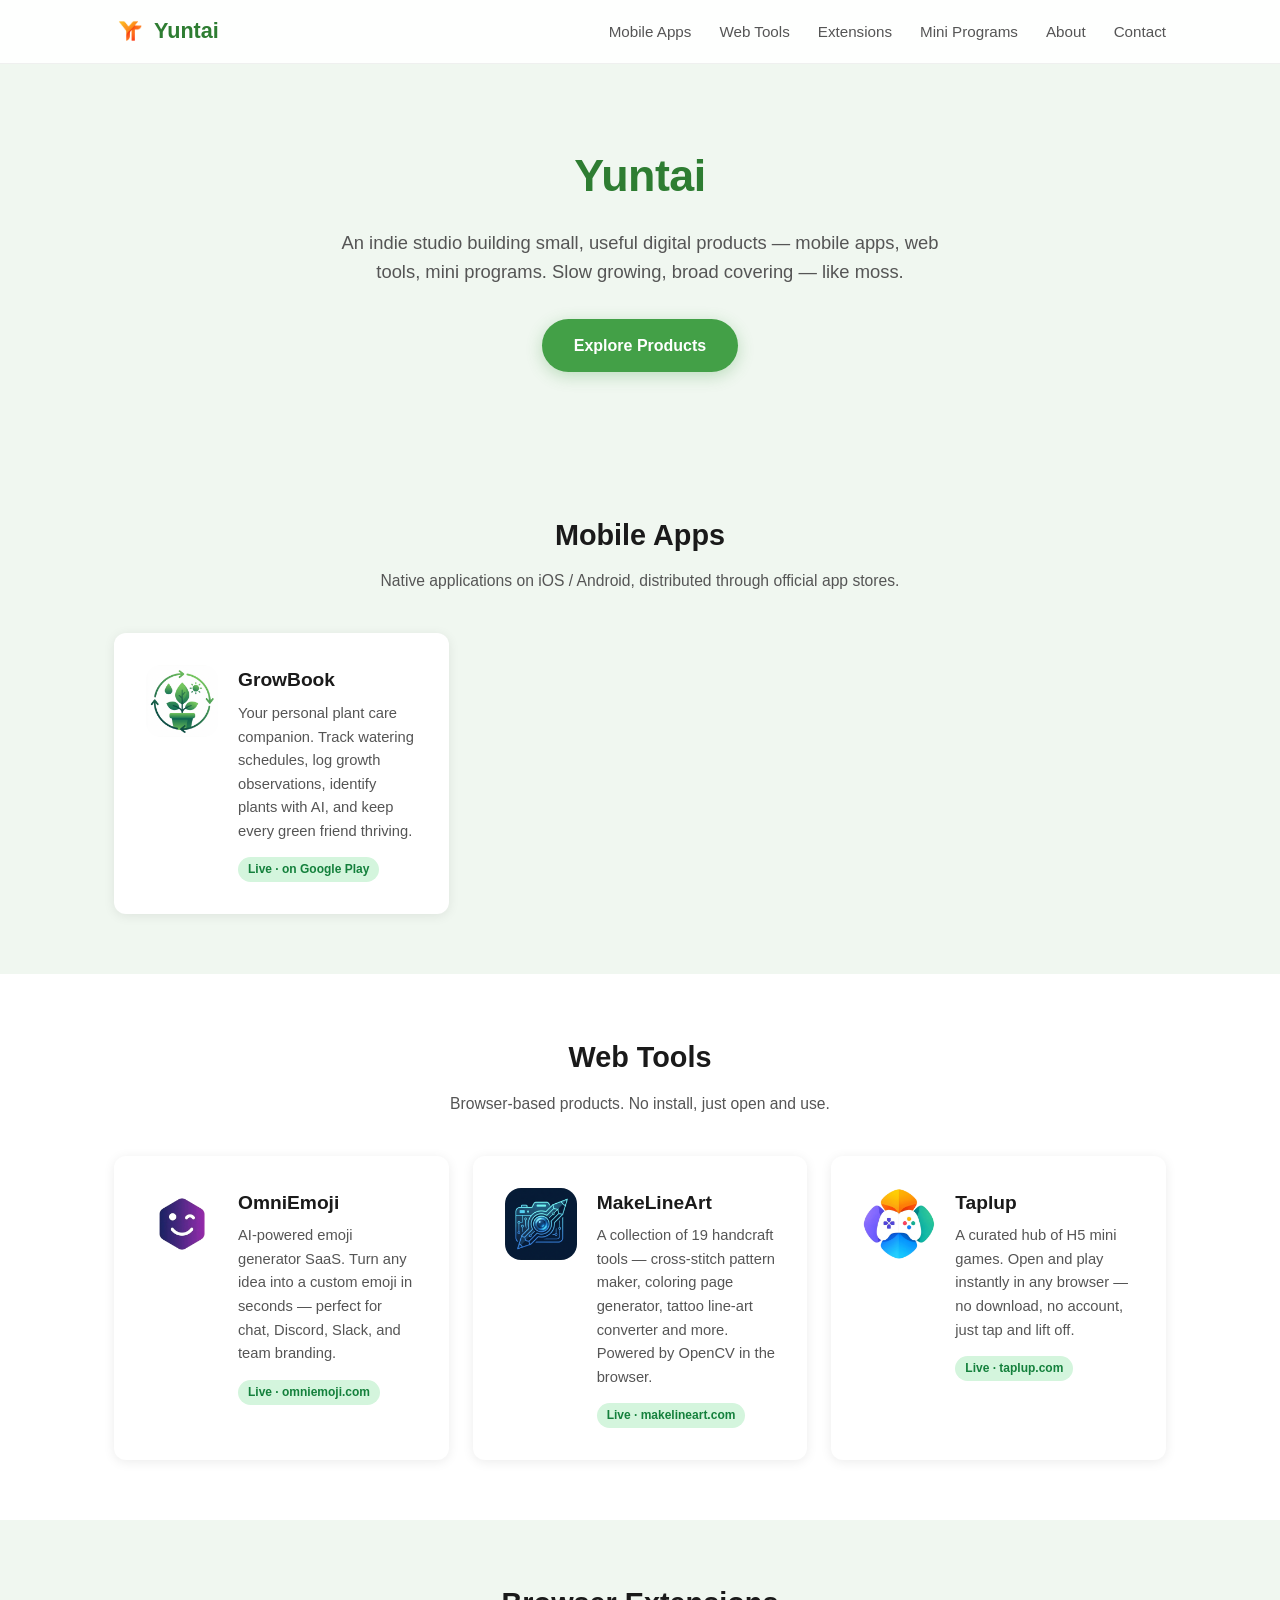
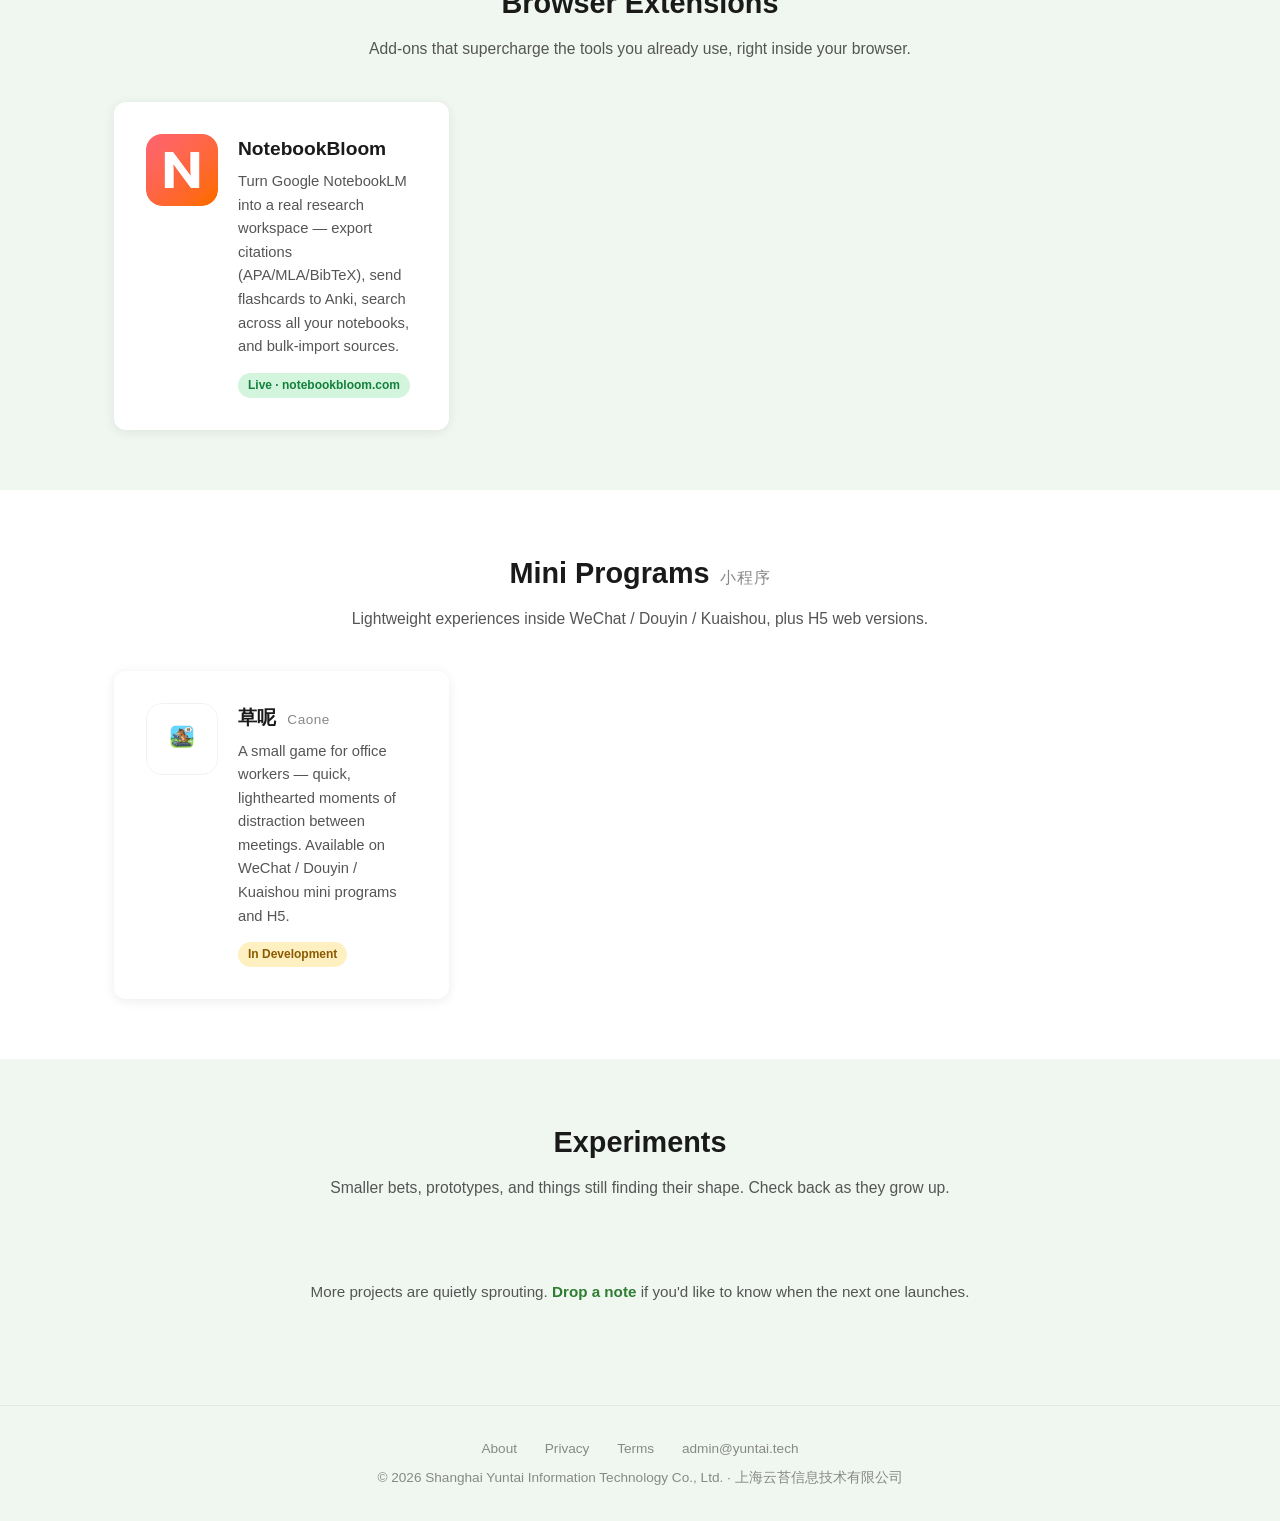
==== commit 1c80bc85: "add notebookbloom" ====
--- a/index.html
+++ b/index.html
@@ -41,6 +41,7 @@
     <ul class="nav-links">
       <li><a href="#mobile-apps">Mobile Apps</a></li>
       <li><a href="#web-tools">Web Tools</a></li>
+      <li><a href="#extensions">Extensions</a></li>
       <li><a href="#mini-programs">Mini Programs</a></li>
       <li><a href="about.html">About</a></li>
       <li><a href="mailto:admin@yuntai.tech">Contact</a></li>
@@ -72,7 +73,7 @@
         <div>
           <h3>GrowBook</h3>
           <p>Your personal plant care companion. Track watering schedules, log growth observations, identify plants with AI, and keep every green friend thriving.</p>
-          <span class="badge badge-soon">Coming Soon on Google Play</span>
+          <span class="badge badge-live">Live · on Google Play</span>
         </div>
       </a>
 
@@ -120,8 +121,30 @@
   </div>
 </section>
 
+<!-- ────────── Browser Extensions ────────── -->
+<section id="extensions" class="category-section">
+  <div class="container">
+    <div class="section-head">
+      <h2>Browser Extensions</h2>
+      <p class="section-desc">Add-ons that supercharge the tools you already use, right inside your browser.</p>
+    </div>
+    <div class="apps-grid">
+
+      <a href="https://notebookbloom.com" target="_blank" rel="noopener" class="app-card fade-in">
+        <img src="assets/images/notebookbloom_icon.png" alt="NotebookBloom">
+        <div>
+          <h3>NotebookBloom</h3>
+          <p>Turn Google NotebookLM into a real research workspace — export citations (APA/MLA/BibTeX), send flashcards to Anki, search across all your notebooks, and bulk-import sources.</p>
+          <span class="badge badge-live">Live · notebookbloom.com</span>
+        </div>
+      </a>
+
+    </div>
+  </div>
+</section>
+
 <!-- ────────── Mini Programs ────────── -->
-<section id="mini-programs" class="category-section">
+<section id="mini-programs" class="category-section alt">
   <div class="container">
     <div class="section-head">
       <h2>Mini Programs <span class="section-zh">小程序</span></h2>
@@ -143,7 +166,7 @@
 </section>
 
 <!-- ────────── Experiments ────────── -->
-<section id="experiments" class="category-section alt">
+<section id="experiments" class="category-section">
   <div class="container">
     <div class="section-head">
       <h2>Experiments</h2>
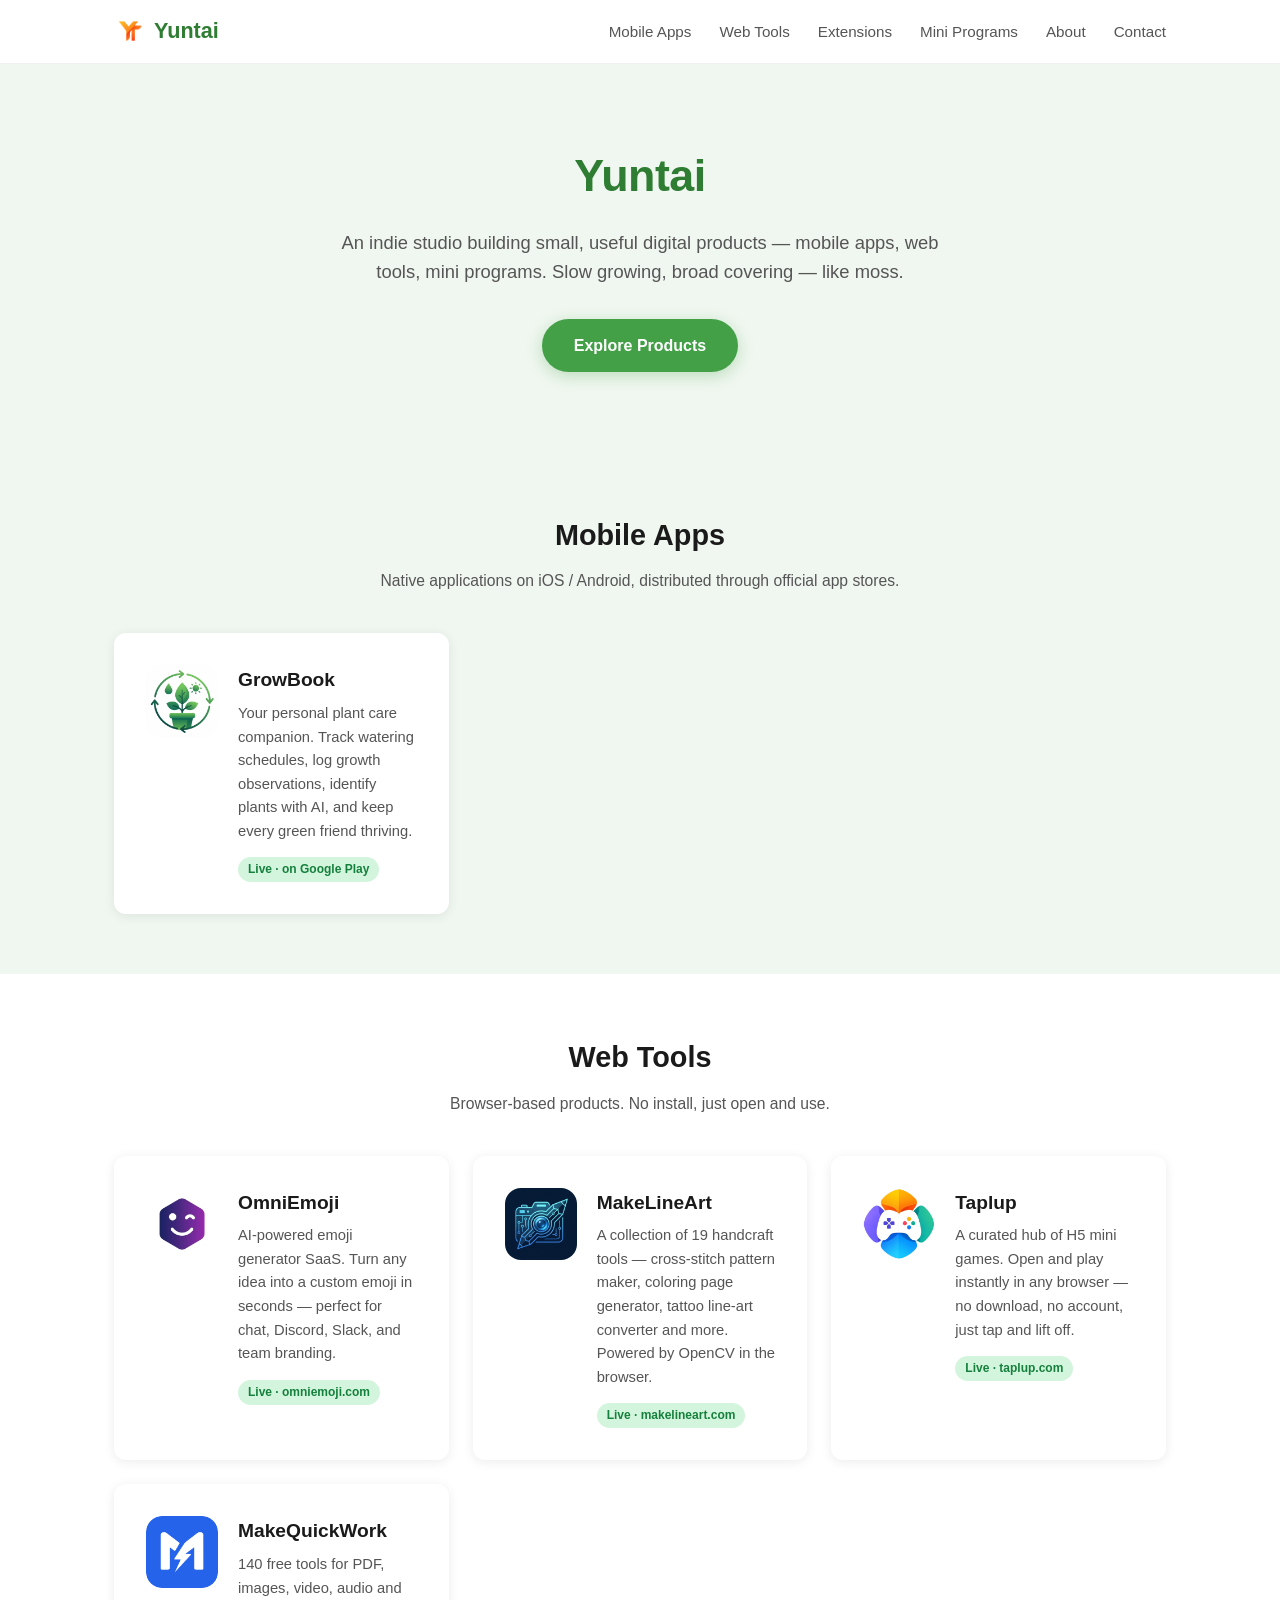
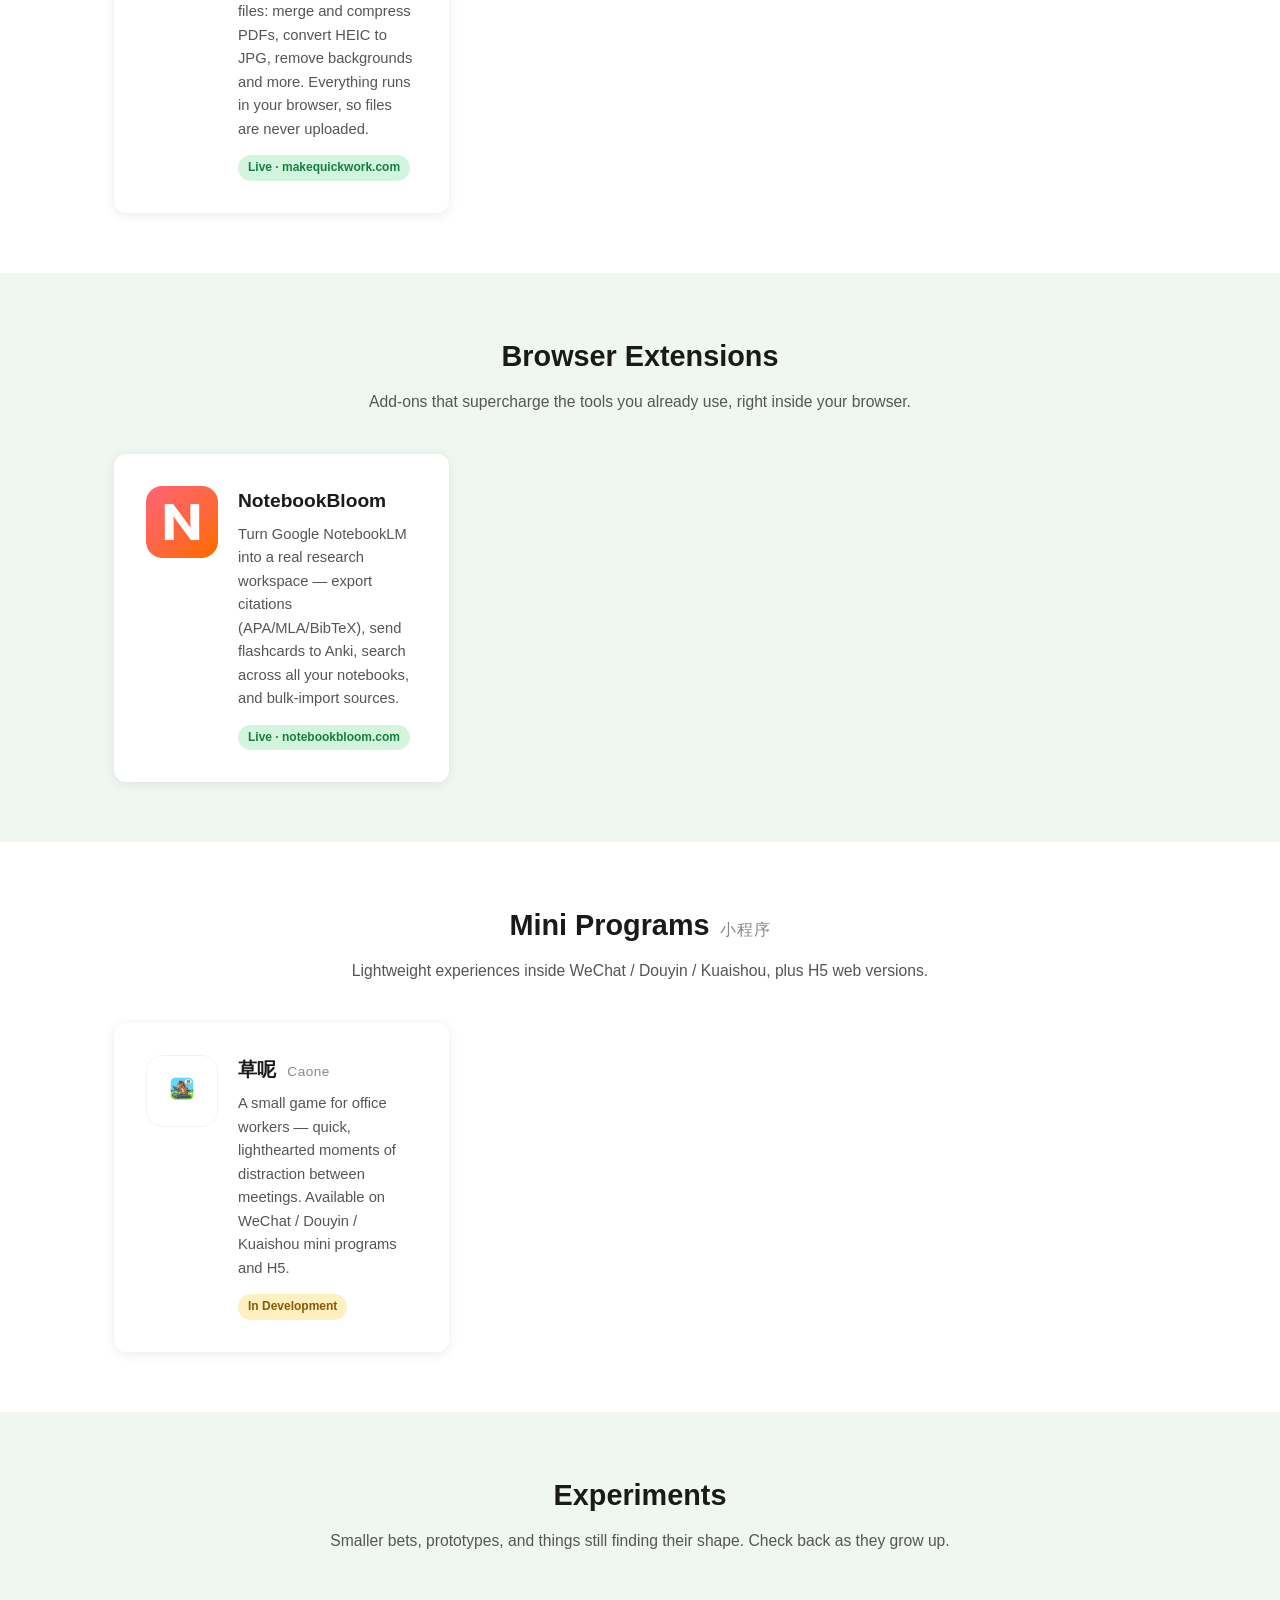
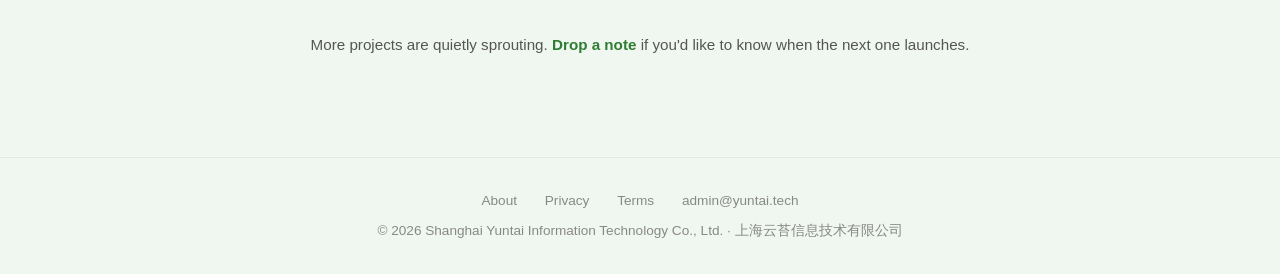
==== commit cd7add71: "add makequickwork Co-Authored-By: Claude Opus 5.5 <noreply@anthropic.com>" ====
--- a/index.html
+++ b/index.html
@@ -117,6 +117,15 @@
         </div>
       </a>
 
+      <a href="https://makequickwork.com" target="_blank" rel="noopener" class="app-card fade-in">
+        <img src="assets/images/makequickwork_icon.png" alt="MakeQuickWork">
+        <div>
+          <h3>MakeQuickWork</h3>
+          <p>140 free tools for PDF, images, video, audio and files: merge and compress PDFs, convert HEIC to JPG, remove backgrounds and more. Everything runs in your browser, so files are never uploaded.</p>
+          <span class="badge badge-live">Live · makequickwork.com</span>
+        </div>
+      </a>
+
     </div>
   </div>
 </section>
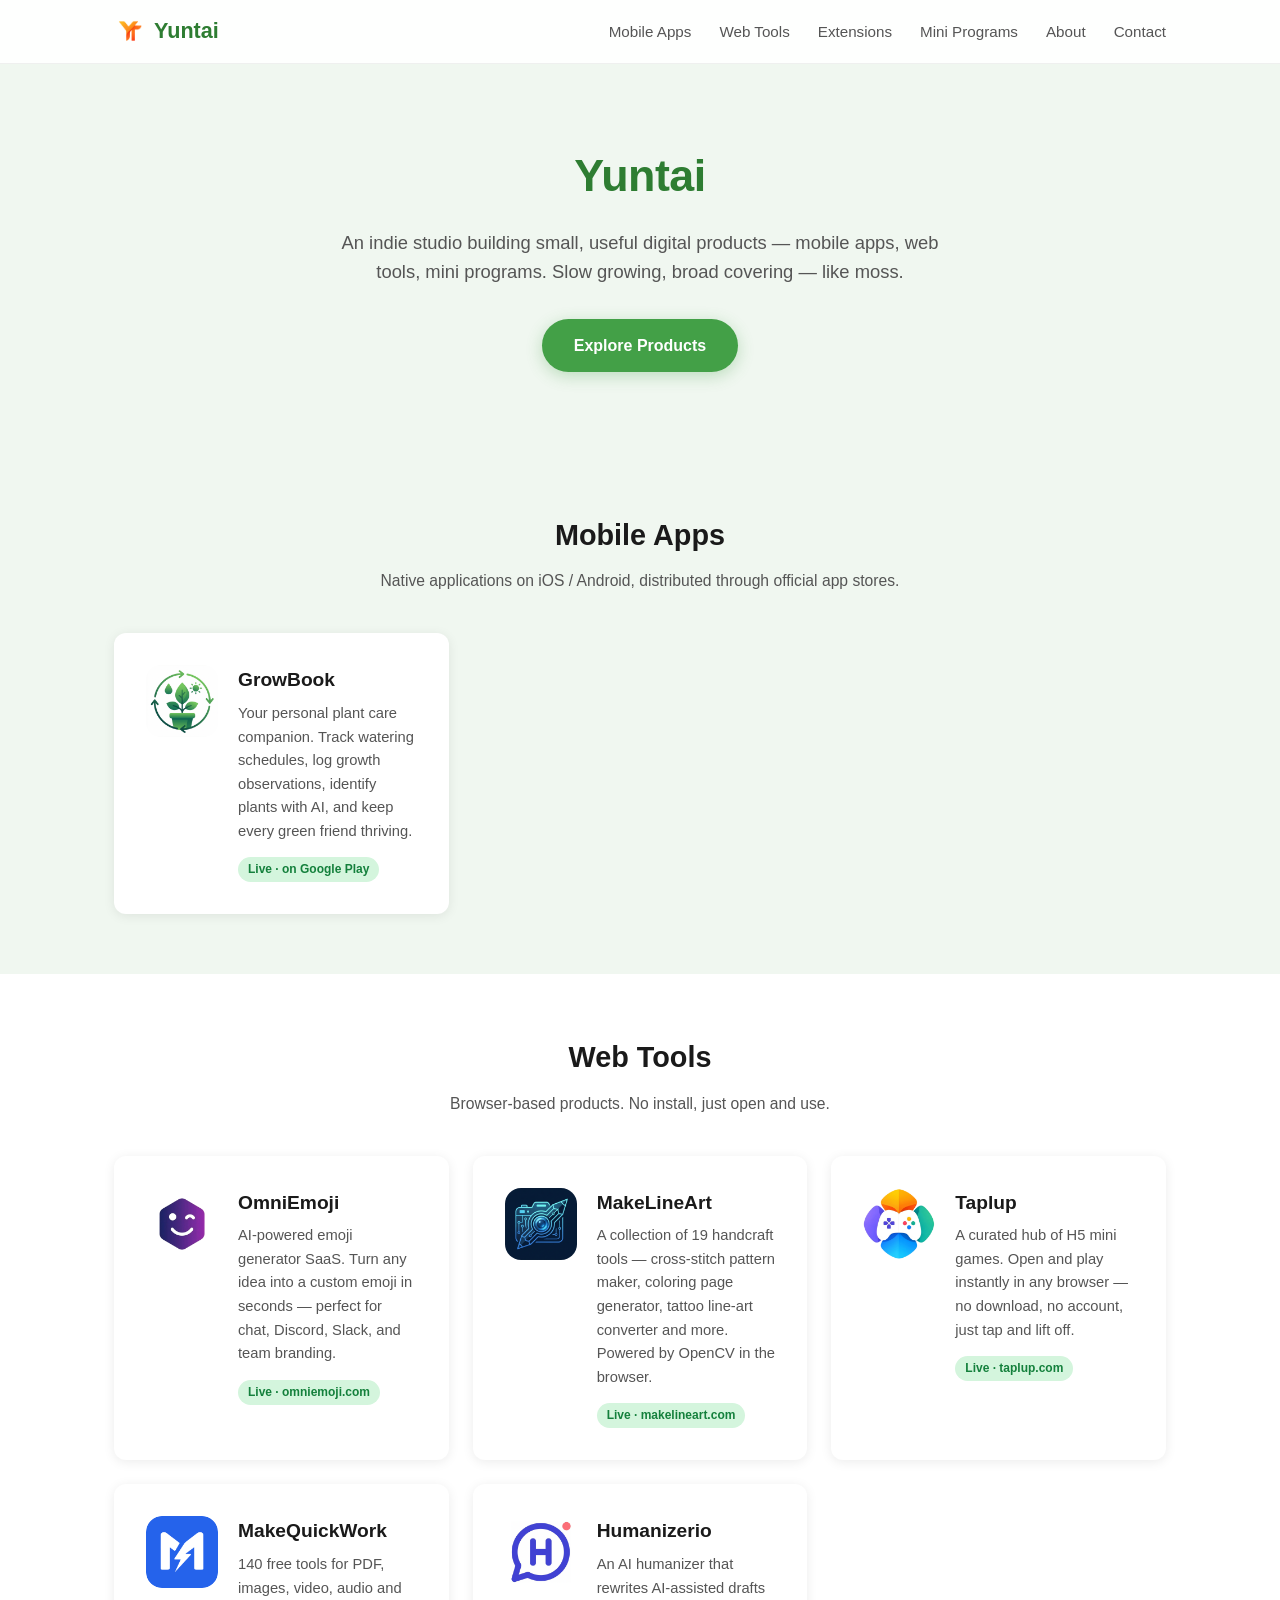
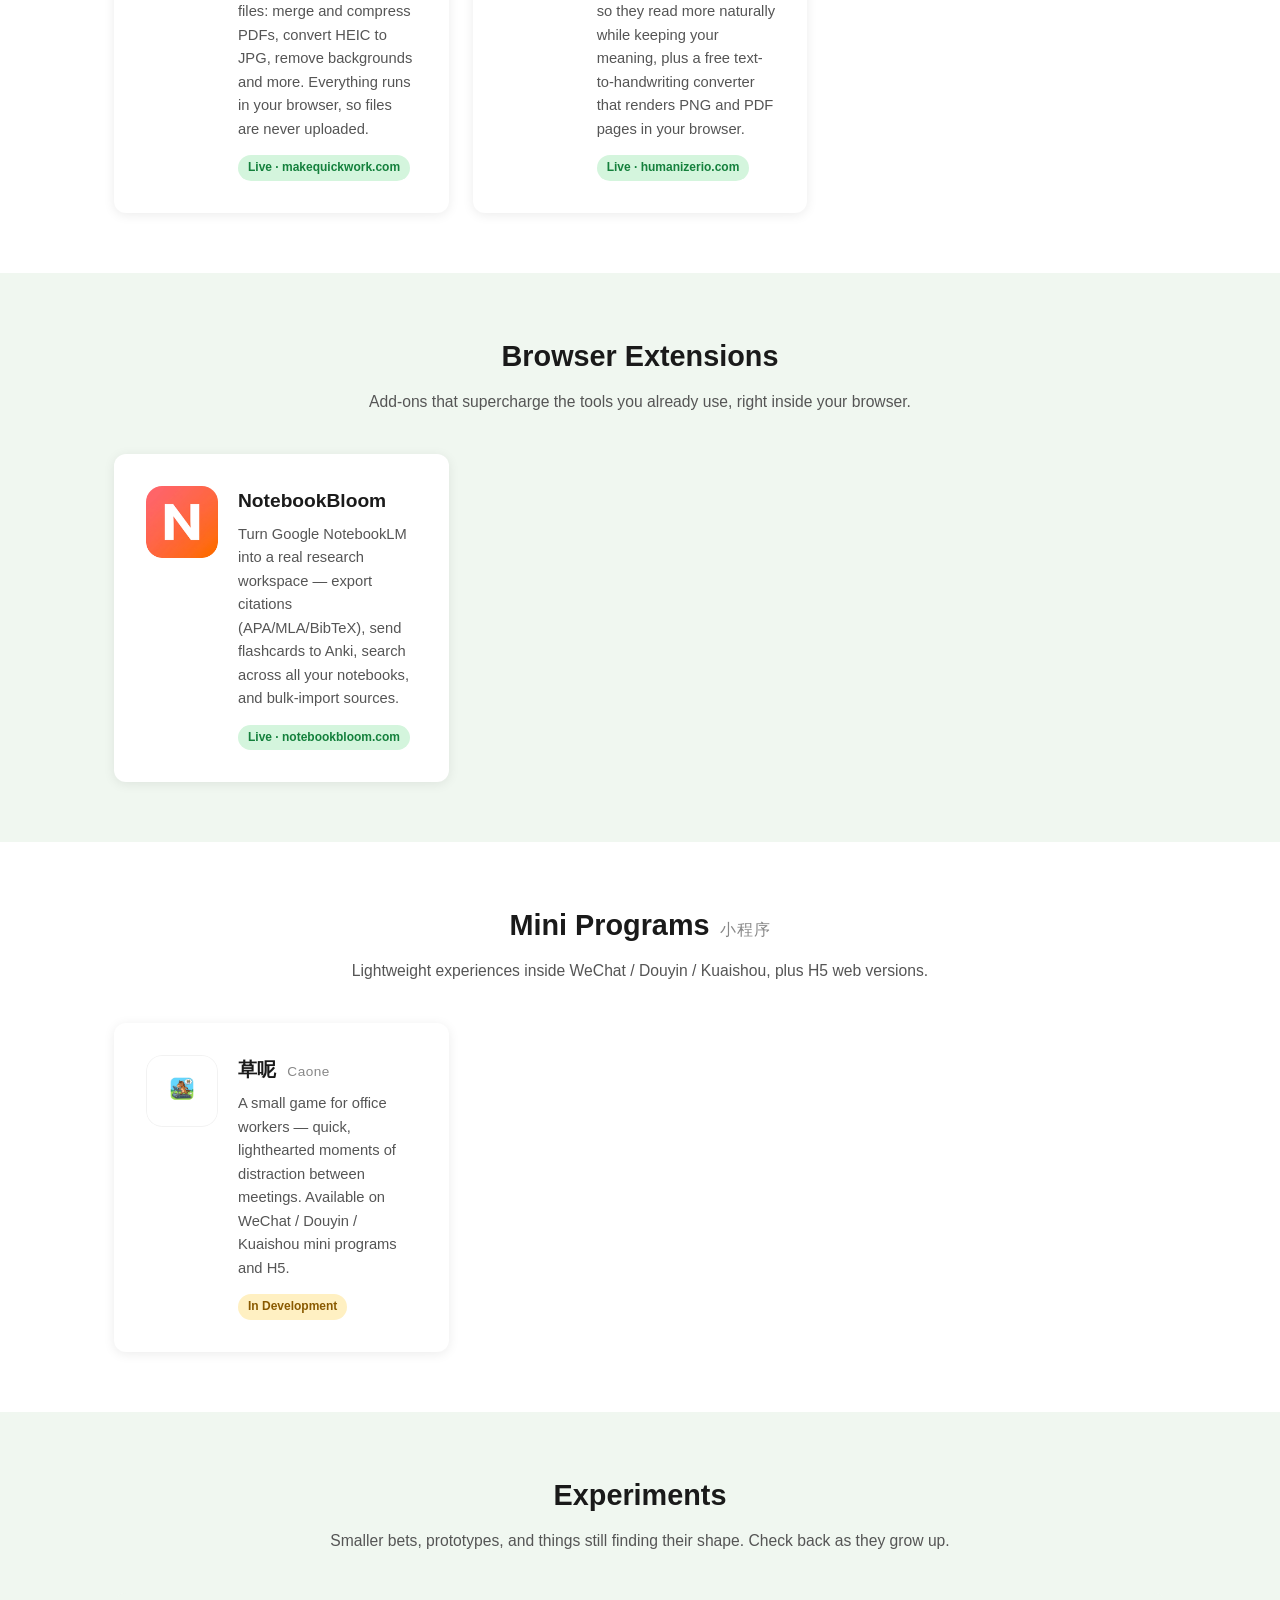
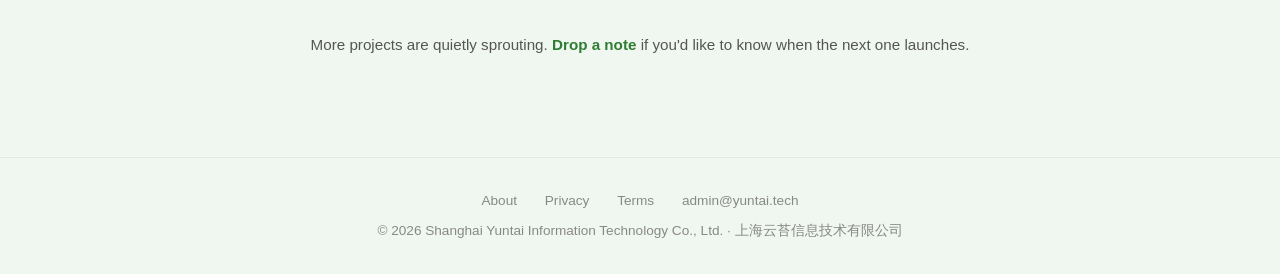
==== commit a084956e: "add humanizerio Co-Authored-By: Claude Opus 5.5 <noreply@anthropic.com>" ====
--- a/index.html
+++ b/index.html
@@ -126,6 +126,15 @@
         </div>
       </a>
 
+      <a href="https://humanizerio.com" target="_blank" rel="noopener" class="app-card fade-in">
+        <img src="assets/images/humanizerio_icon.png" alt="Humanizerio">
+        <div>
+          <h3>Humanizerio</h3>
+          <p>An AI humanizer that rewrites AI-assisted drafts so they read more naturally while keeping your meaning, plus a free text-to-handwriting converter that renders PNG and PDF pages in your browser.</p>
+          <span class="badge badge-live">Live · humanizerio.com</span>
+        </div>
+      </a>
+
     </div>
   </div>
 </section>
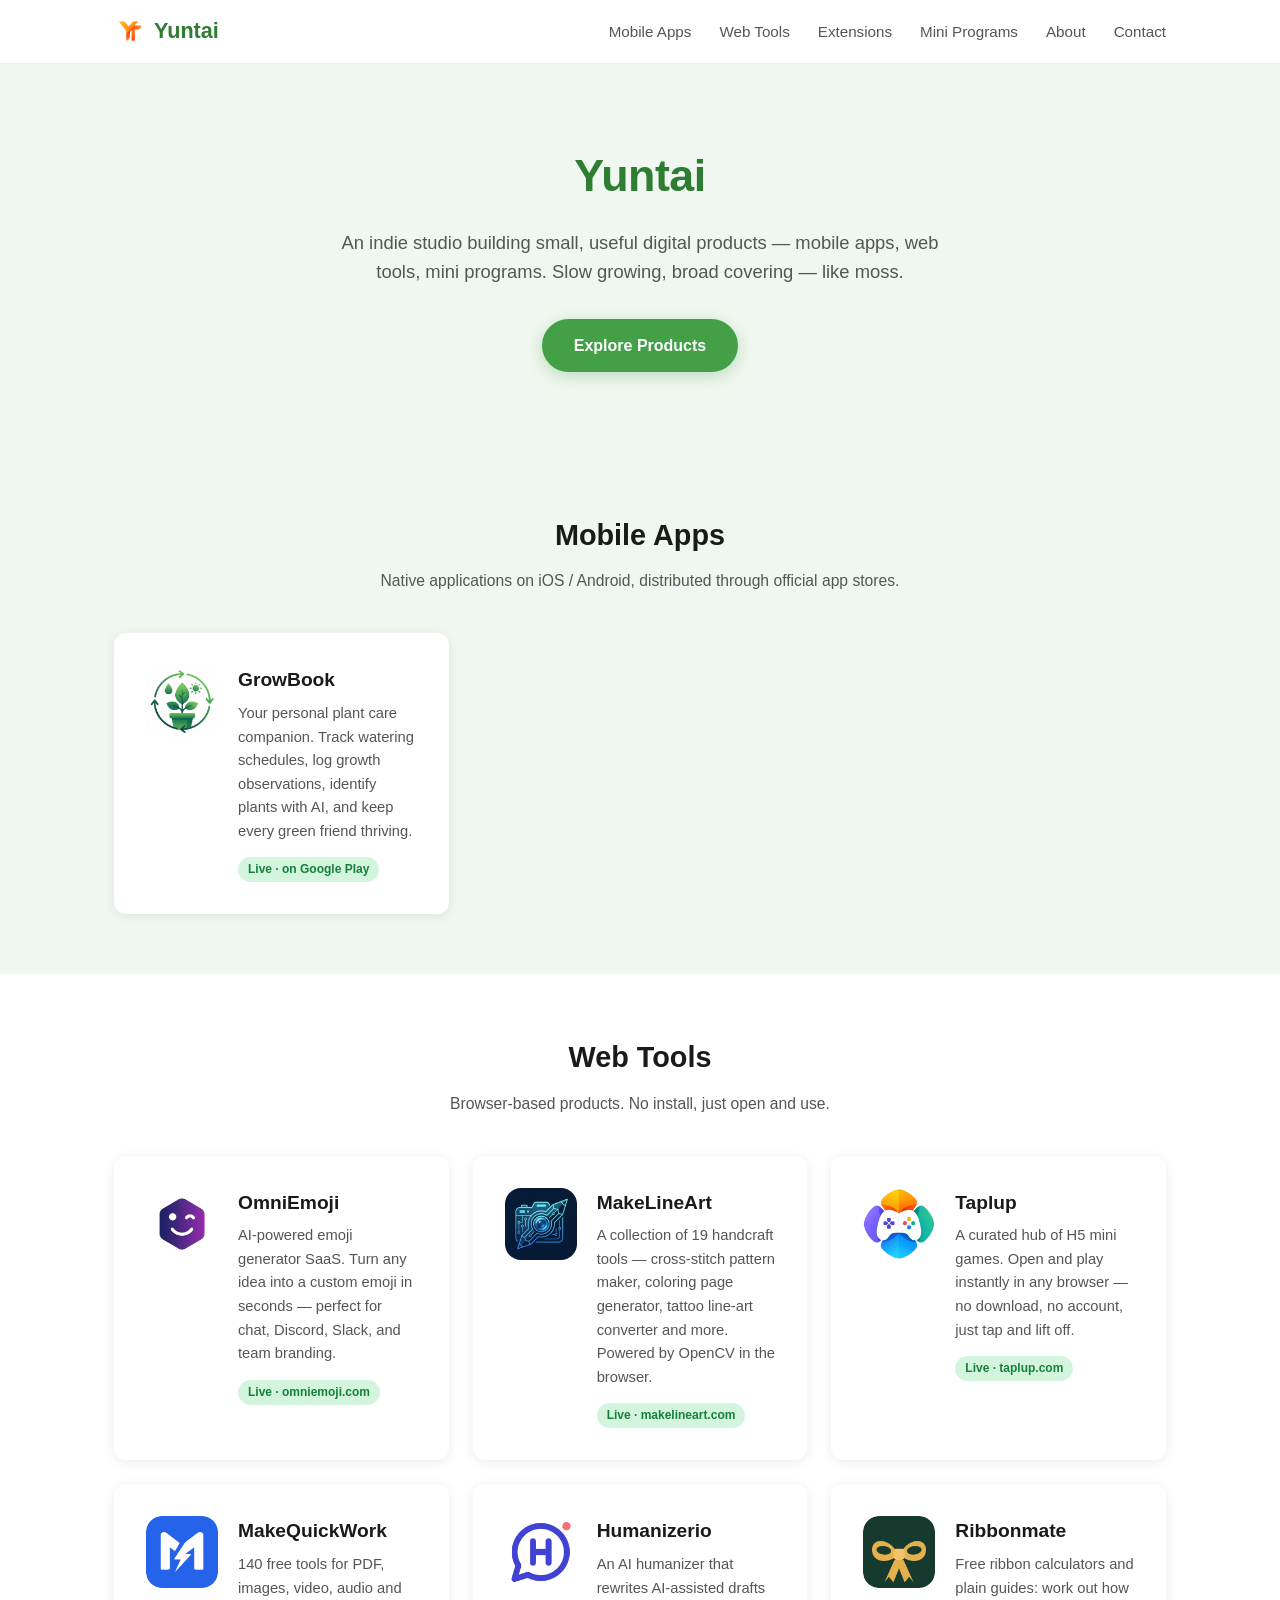
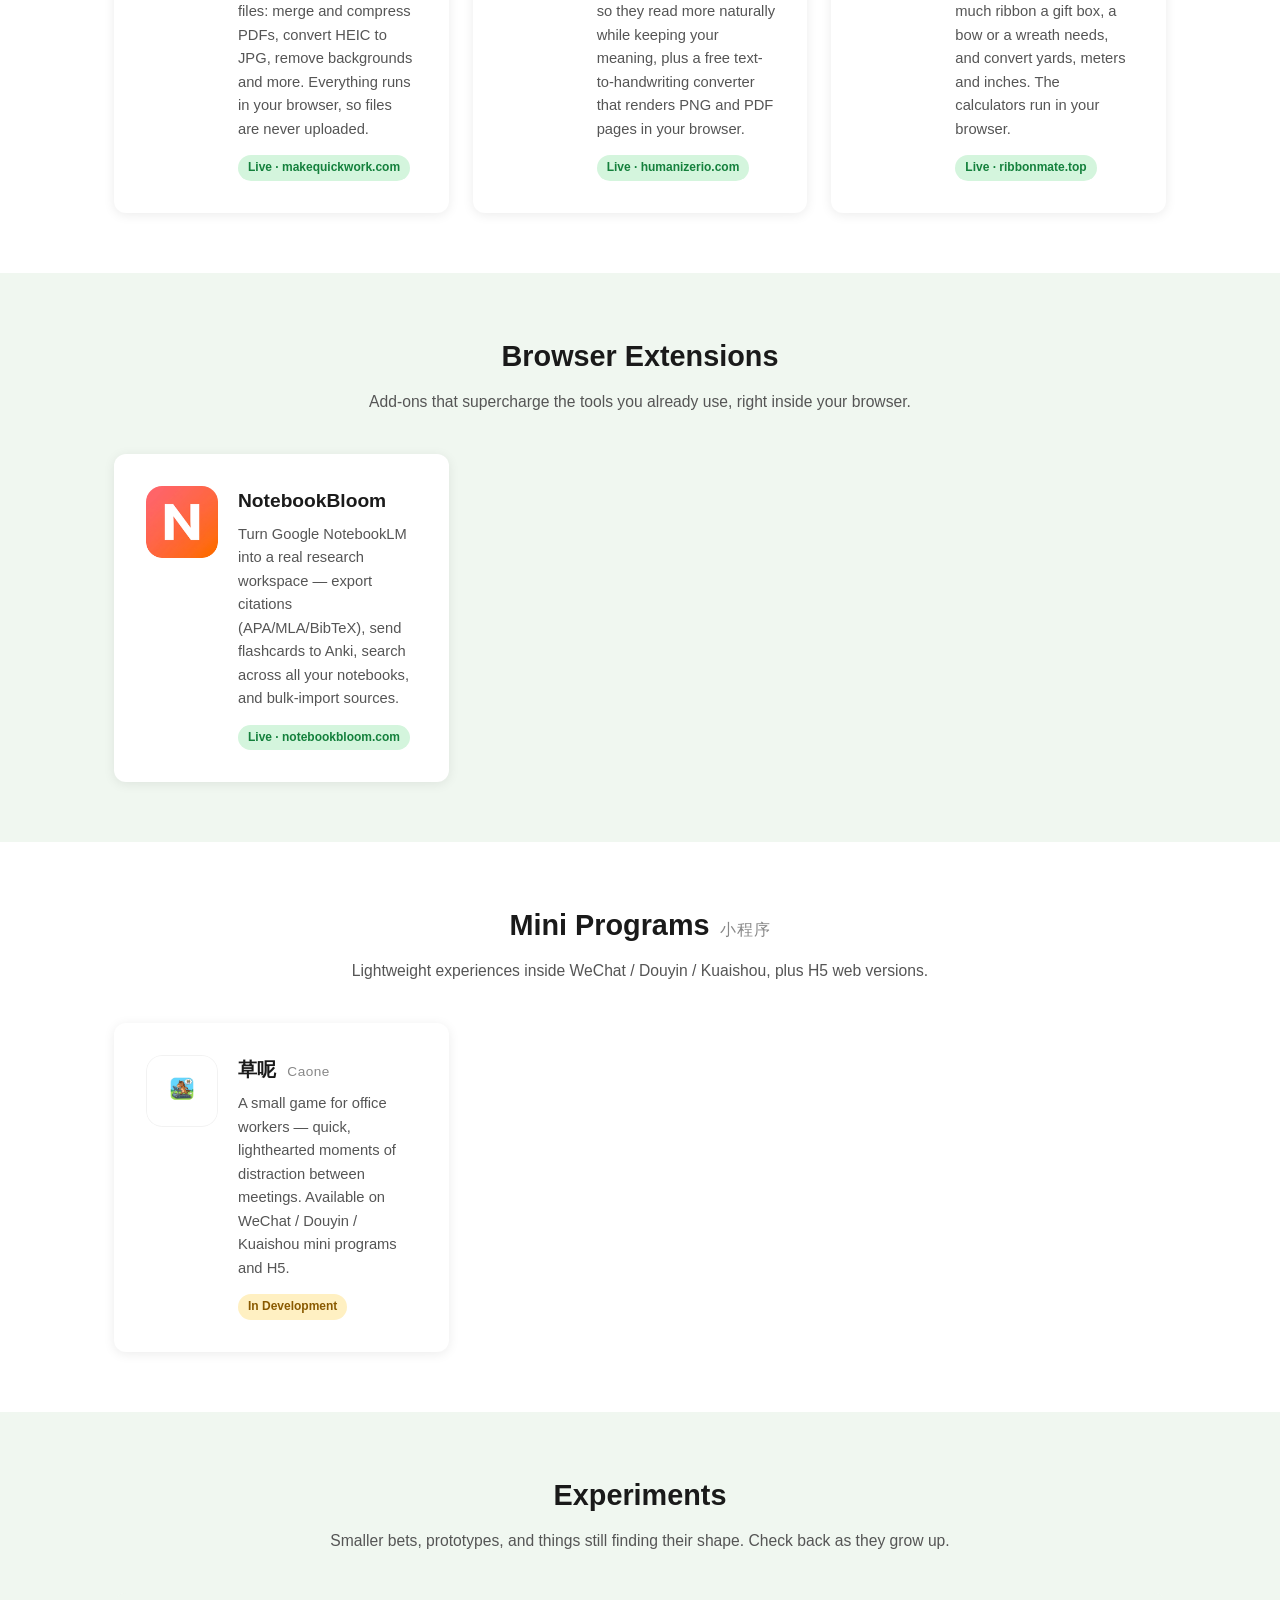
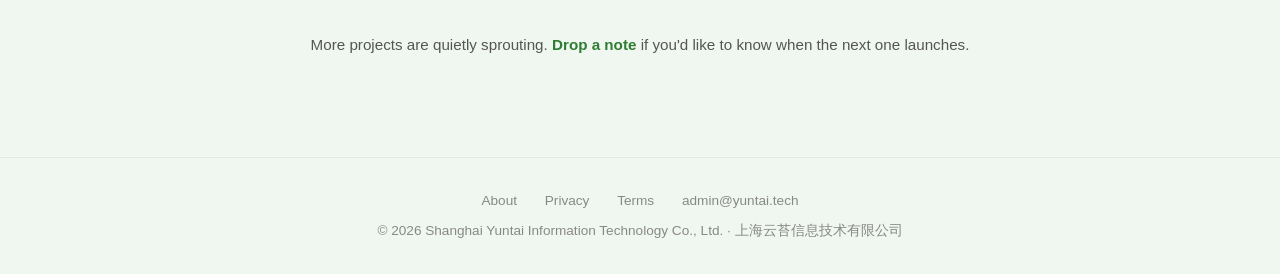
==== commit b001db2c: "add ribbonmate Co-Authored-By: Claude Opus 5.5 <noreply@anthropic.com>" ====
--- a/index.html
+++ b/index.html
@@ -135,6 +135,15 @@
         </div>
       </a>
 
+      <a href="https://ribbonmate.top" target="_blank" rel="noopener" class="app-card fade-in">
+        <img src="assets/images/ribbonmate_icon.png" alt="Ribbonmate">
+        <div>
+          <h3>Ribbonmate</h3>
+          <p>Free ribbon calculators and plain guides: work out how much ribbon a gift box, a bow or a wreath needs, and convert yards, meters and inches. The calculators run in your browser.</p>
+          <span class="badge badge-live">Live · ribbonmate.top</span>
+        </div>
+      </a>
+
     </div>
   </div>
 </section>
